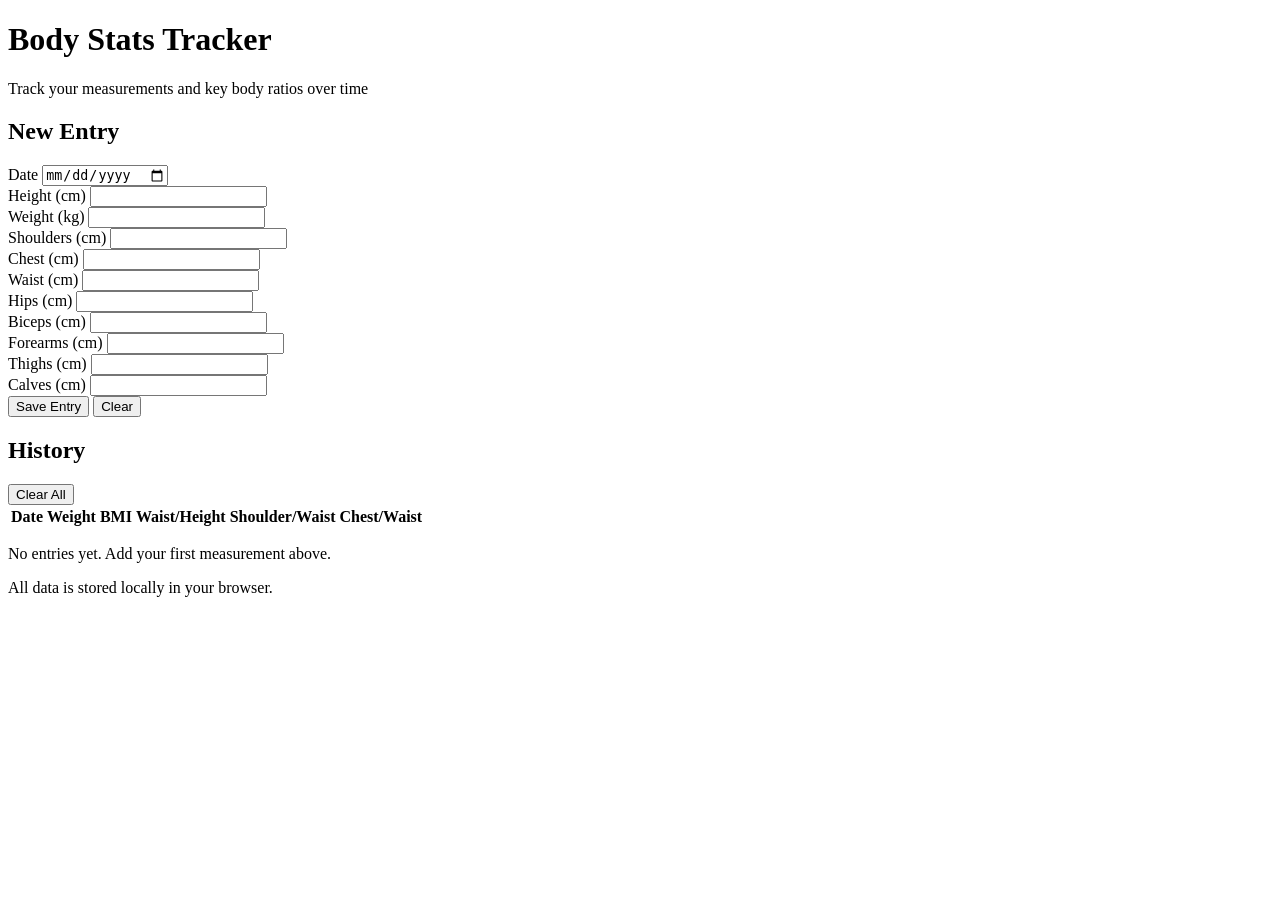
==== index.html @ 3d1dbfe7 "Add files via upload" ====
<!DOCTYPE html>
<html lang="en">
<head>
  <meta charset="UTF-8" />
  <meta name="viewport" content="width=device-width, initial-scale=1.0" />
  <title>Body Stats Tracker</title>
  <link rel="stylesheet" href="css/style.css" />
</head>
<body>
  <div class="container">
    <header>
      <h1>Body Stats Tracker</h1>
      <p class="subtitle">Track your measurements and key body ratios over time</p>
    </header>

    <main>
      <!-- Entry Form -->
      <section class="card">
        <h2>New Entry</h2>
        <form id="entry-form">
          <div class="form-grid">
            <div class="form-group">
              <label for="date">Date</label>
              <input type="date" id="date" name="date" required />
            </div>
            <div class="form-group">
              <label for="height">Height (cm)</label>
              <input type="number" id="height" name="height" step="0.1" min="0" required />
            </div>
            <div class="form-group">
              <label for="weight">Weight (kg)</label>
              <input type="number" id="weight" name="weight" step="0.1" min="0" required />
            </div>
            <div class="form-group">
              <label for="shoulders">Shoulders (cm)</label>
              <input type="number" id="shoulders" name="shoulders" step="0.1" min="0" />
            </div>
            <div class="form-group">
              <label for="chest">Chest (cm)</label>
              <input type="number" id="chest" name="chest" step="0.1" min="0" />
            </div>
            <div class="form-group">
              <label for="waist">Waist (cm)</label>
              <input type="number" id="waist" name="waist" step="0.1" min="0" required />
            </div>
            <div class="form-group">
              <label for="hips">Hips (cm)</label>
              <input type="number" id="hips" name="hips" step="0.1" min="0" />
            </div>
            <div class="form-group">
              <label for="biceps">Biceps (cm)</label>
              <input type="number" id="biceps" name="biceps" step="0.1" min="0" />
            </div>
            <div class="form-group">
              <label for="forearms">Forearms (cm)</label>
              <input type="number" id="forearms" name="forearms" step="0.1" min="0" />
            </div>
            <div class="form-group">
              <label for="thighs">Thighs (cm)</label>
              <input type="number" id="thighs" name="thighs" step="0.1" min="0" />
            </div>
            <div class="form-group">
              <label for="calves">Calves (cm)</label>
              <input type="number" id="calves" name="calves" step="0.1" min="0" />
            </div>
          </div>

          <div class="form-actions">
            <button type="submit" class="btn btn-primary">Save Entry</button>
            <button type="button" id="clear-form" class="btn btn-secondary">Clear</button>
          </div>
        </form>
      </section>

      <!-- Latest Results -->
      <section class="card" id="results-section" hidden>
        <h2>Latest Results</h2>
        <div class="results-grid" id="results-grid">
          <!-- Results injected by JS -->
        </div>
      </section>

      <!-- History -->
      <section class="card">
        <div class="card-header-row">
          <h2>History</h2>
          <button type="button" id="clear-history" class="btn btn-danger">Clear All</button>
        </div>
        <div class="table-wrapper">
          <table id="history-table">
            <thead>
              <tr>
                <th>Date</th>
                <th>Weight</th>
                <th>BMI</th>
                <th>Waist/Height</th>
                <th>Shoulder/Waist</th>
                <th>Chest/Waist</th>
                <th></th>
              </tr>
            </thead>
            <tbody id="history-body">
              <!-- Rows injected by JS -->
            </tbody>
          </table>
        </div>
        <p id="empty-message" class="empty-message">No entries yet. Add your first measurement above.</p>
      </section>
    </main>

    <footer>
      <p>All data is stored locally in your browser.</p>
    </footer>
  </div>

  <script src="js/script.js"></script>
</body>
</html>
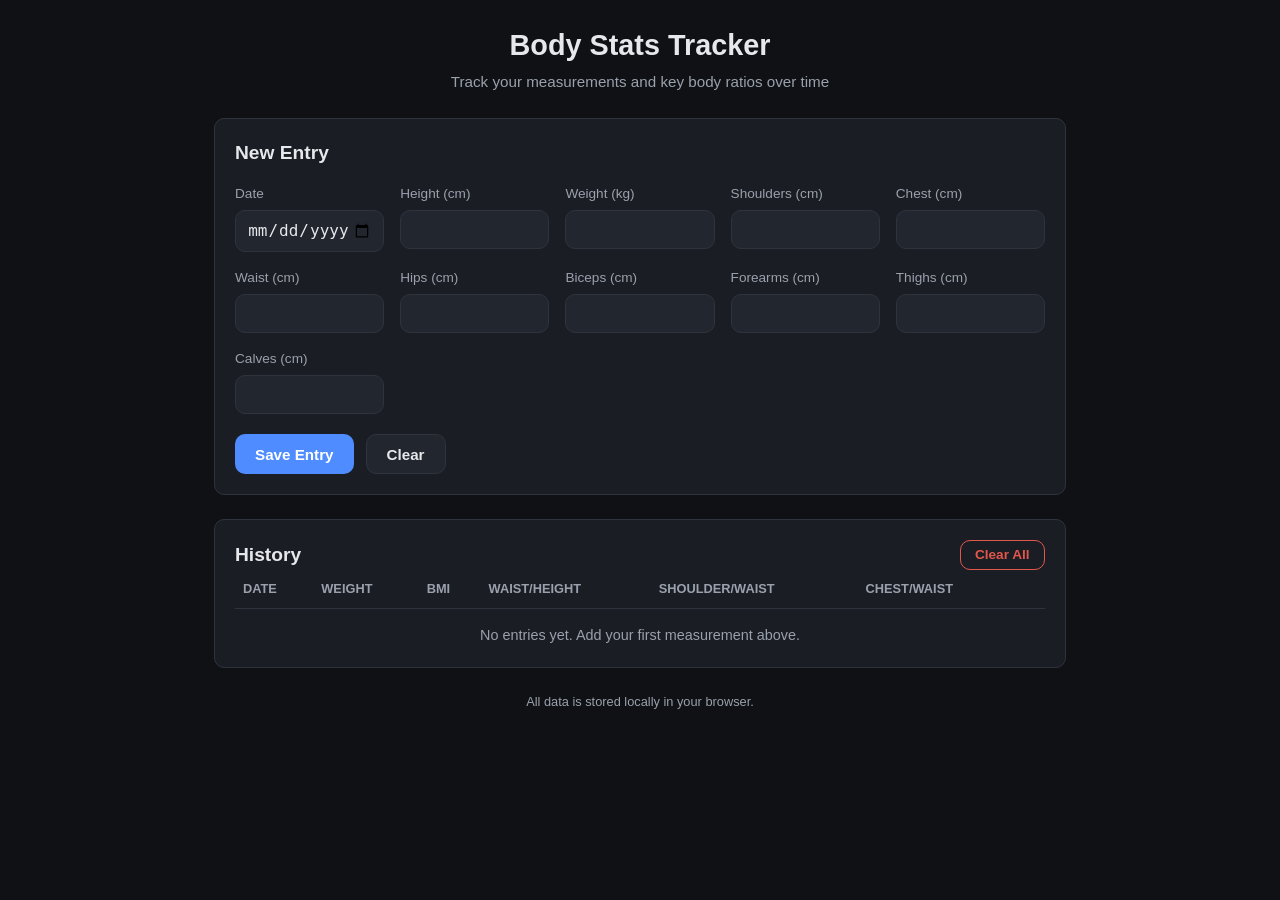
==== commit 6090fb0a: "Update index.html" ====
--- a/index.html
+++ b/index.html
@@ -4,7 +4,7 @@
   <meta charset="UTF-8" />
   <meta name="viewport" content="width=device-width, initial-scale=1.0" />
   <title>Body Stats Tracker</title>
-  <link rel="stylesheet" href="css/style.css" />
+  <link rel="stylesheet" href="style.css" />
 </head>
 <body>
   <div class="container">
--- a/style.css
+++ b/style.css
@@ -0,0 +1,264 @@
+:root {
+  --bg: #0f1115;
+  --surface: #1a1d24;
+  --surface-alt: #22262f;
+  --border: #2e333d;
+  --text: #e6e8eb;
+  --text-muted: #9aa1ac;
+  --accent: #4f8cff;
+  --accent-hover: #3b73e0;
+  --danger: #e2574c;
+  --danger-hover: #c8473d;
+  --radius: 10px;
+}
+
+* {
+  box-sizing: border-box;
+}
+
+body {
+  margin: 0;
+  font-family: -apple-system, BlinkMacSystemFont, "Segoe UI", Roboto, Helvetica, Arial, sans-serif;
+  background: var(--bg);
+  color: var(--text);
+  line-height: 1.5;
+}
+
+.container {
+  max-width: 900px;
+  margin: 0 auto;
+  padding: 1.5rem;
+}
+
+header {
+  text-align: center;
+  margin-bottom: 1.5rem;
+}
+
+header h1 {
+  margin: 0 0 0.25rem;
+  font-size: 1.8rem;
+}
+
+.subtitle {
+  color: var(--text-muted);
+  margin: 0;
+  font-size: 0.95rem;
+}
+
+.card {
+  background: var(--surface);
+  border: 1px solid var(--border);
+  border-radius: var(--radius);
+  padding: 1.25rem;
+  margin-bottom: 1.5rem;
+}
+
+.card h2 {
+  margin-top: 0;
+  margin-bottom: 1rem;
+  font-size: 1.2rem;
+}
+
+.card-header-row {
+  display: flex;
+  justify-content: space-between;
+  align-items: center;
+  flex-wrap: wrap;
+  gap: 0.5rem;
+}
+
+.card-header-row h2 {
+  margin-bottom: 0;
+}
+
+.form-grid {
+  display: grid;
+  grid-template-columns: repeat(auto-fit, minmax(140px, 1fr));
+  gap: 1rem;
+}
+
+.form-group {
+  display: flex;
+  flex-direction: column;
+  gap: 0.35rem;
+}
+
+.form-group label {
+  font-size: 0.85rem;
+  color: var(--text-muted);
+}
+
+.form-group input {
+  background: var(--surface-alt);
+  border: 1px solid var(--border);
+  border-radius: var(--radius);
+  padding: 0.6rem 0.7rem;
+  color: var(--text);
+  font-size: 1rem;
+  width: 100%;
+}
+
+.form-group input:focus {
+  outline: none;
+  border-color: var(--accent);
+}
+
+.form-actions {
+  display: flex;
+  gap: 0.75rem;
+  margin-top: 1.25rem;
+  flex-wrap: wrap;
+}
+
+.btn {
+  border: none;
+  border-radius: var(--radius);
+  padding: 0.65rem 1.25rem;
+  font-size: 0.95rem;
+  font-weight: 600;
+  cursor: pointer;
+  transition: background 0.15s ease;
+}
+
+.btn-primary {
+  background: var(--accent);
+  color: #fff;
+}
+
+.btn-primary:hover {
+  background: var(--accent-hover);
+}
+
+.btn-secondary {
+  background: var(--surface-alt);
+  color: var(--text);
+  border: 1px solid var(--border);
+}
+
+.btn-secondary:hover {
+  background: var(--border);
+}
+
+.btn-danger {
+  background: transparent;
+  color: var(--danger);
+  border: 1px solid var(--danger);
+  padding: 0.4rem 0.9rem;
+  font-size: 0.85rem;
+}
+
+.btn-danger:hover {
+  background: var(--danger);
+  color: #fff;
+}
+
+.btn-delete {
+  background: transparent;
+  color: var(--danger);
+  border: 1px solid var(--border);
+  border-radius: var(--radius);
+  padding: 0.3rem 0.6rem;
+  font-size: 0.8rem;
+  cursor: pointer;
+}
+
+.btn-delete:hover {
+  background: var(--danger);
+  color: #fff;
+  border-color: var(--danger);
+}
+
+.results-grid {
+  display: grid;
+  grid-template-columns: repeat(auto-fit, minmax(150px, 1fr));
+  gap: 1rem;
+}
+
+.result-item {
+  background: var(--surface-alt);
+  border: 1px solid var(--border);
+  border-radius: var(--radius);
+  padding: 0.9rem;
+  text-align: center;
+}
+
+.result-item .label {
+  display: block;
+  color: var(--text-muted);
+  font-size: 0.8rem;
+  margin-bottom: 0.35rem;
+}
+
+.result-item .value {
+  font-size: 1.4rem;
+  font-weight: 700;
+  color: var(--accent);
+}
+
+.result-item .note {
+  display: block;
+  margin-top: 0.25rem;
+  font-size: 0.75rem;
+  color: var(--text-muted);
+}
+
+.table-wrapper {
+  overflow-x: auto;
+}
+
+table {
+  width: 100%;
+  border-collapse: collapse;
+  font-size: 0.9rem;
+}
+
+th, td {
+  text-align: left;
+  padding: 0.6rem 0.5rem;
+  border-bottom: 1px solid var(--border);
+  white-space: nowrap;
+}
+
+th {
+  color: var(--text-muted);
+  font-weight: 600;
+  font-size: 0.8rem;
+  text-transform: uppercase;
+}
+
+.empty-message {
+  color: var(--text-muted);
+  text-align: center;
+  margin: 1rem 0 0;
+  font-size: 0.9rem;
+}
+
+footer {
+  text-align: center;
+  color: var(--text-muted);
+  font-size: 0.8rem;
+  margin-top: 1rem;
+}
+
+@media (max-width: 480px) {
+  .container {
+    padding: 1rem;
+  }
+
+  header h1 {
+    font-size: 1.5rem;
+  }
+
+  .card {
+    padding: 1rem;
+  }
+
+  .form-actions {
+    flex-direction: column;
+  }
+
+  .btn {
+    width: 100%;
+  }
+}
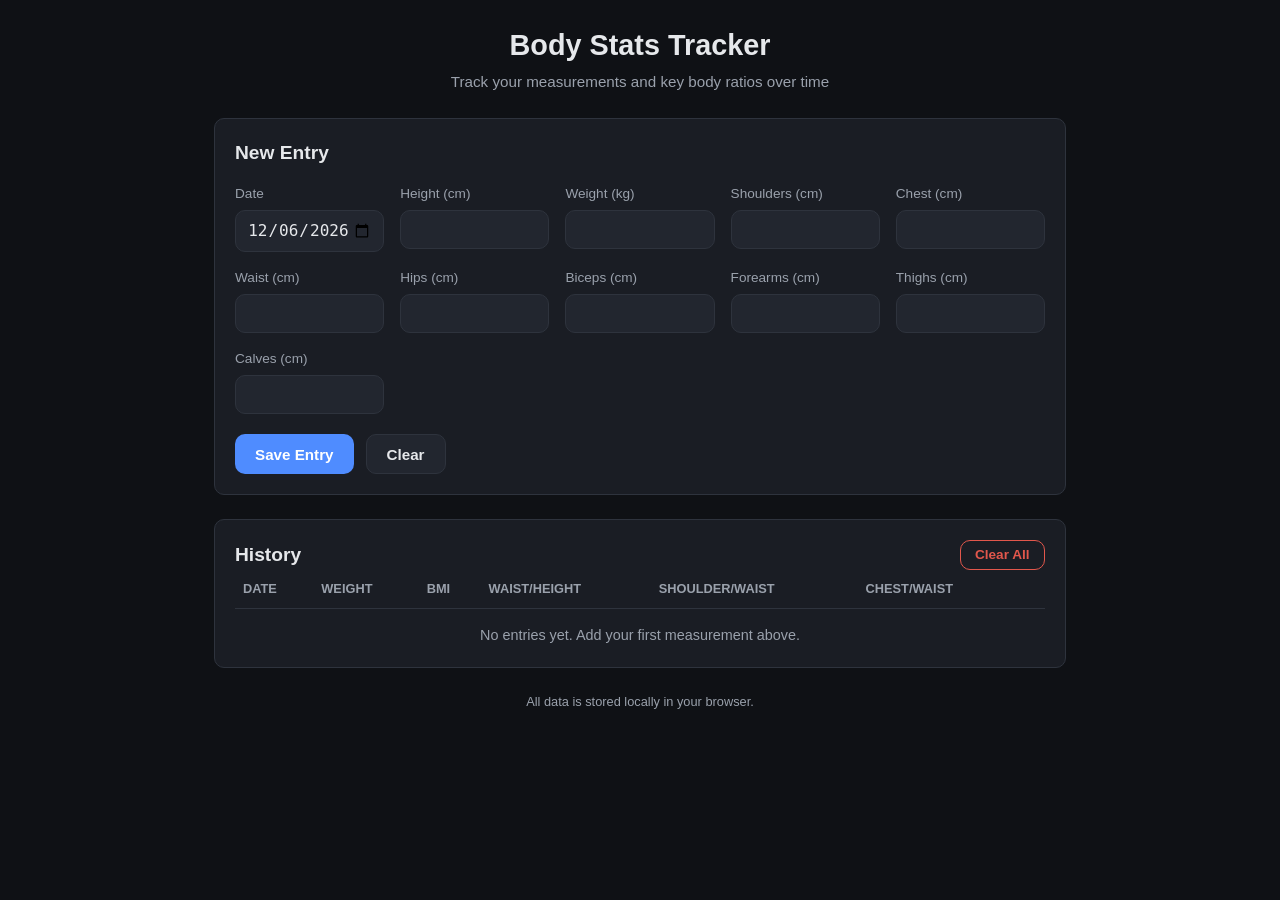
==== commit b224fffc: "Update index.html" ====
--- a/index.html
+++ b/index.html
@@ -113,6 +113,6 @@
     </footer>
   </div>
 
-  <script src="js/script.js"></script>
+  <script src="script.js"></script>
 </body>
 </html>
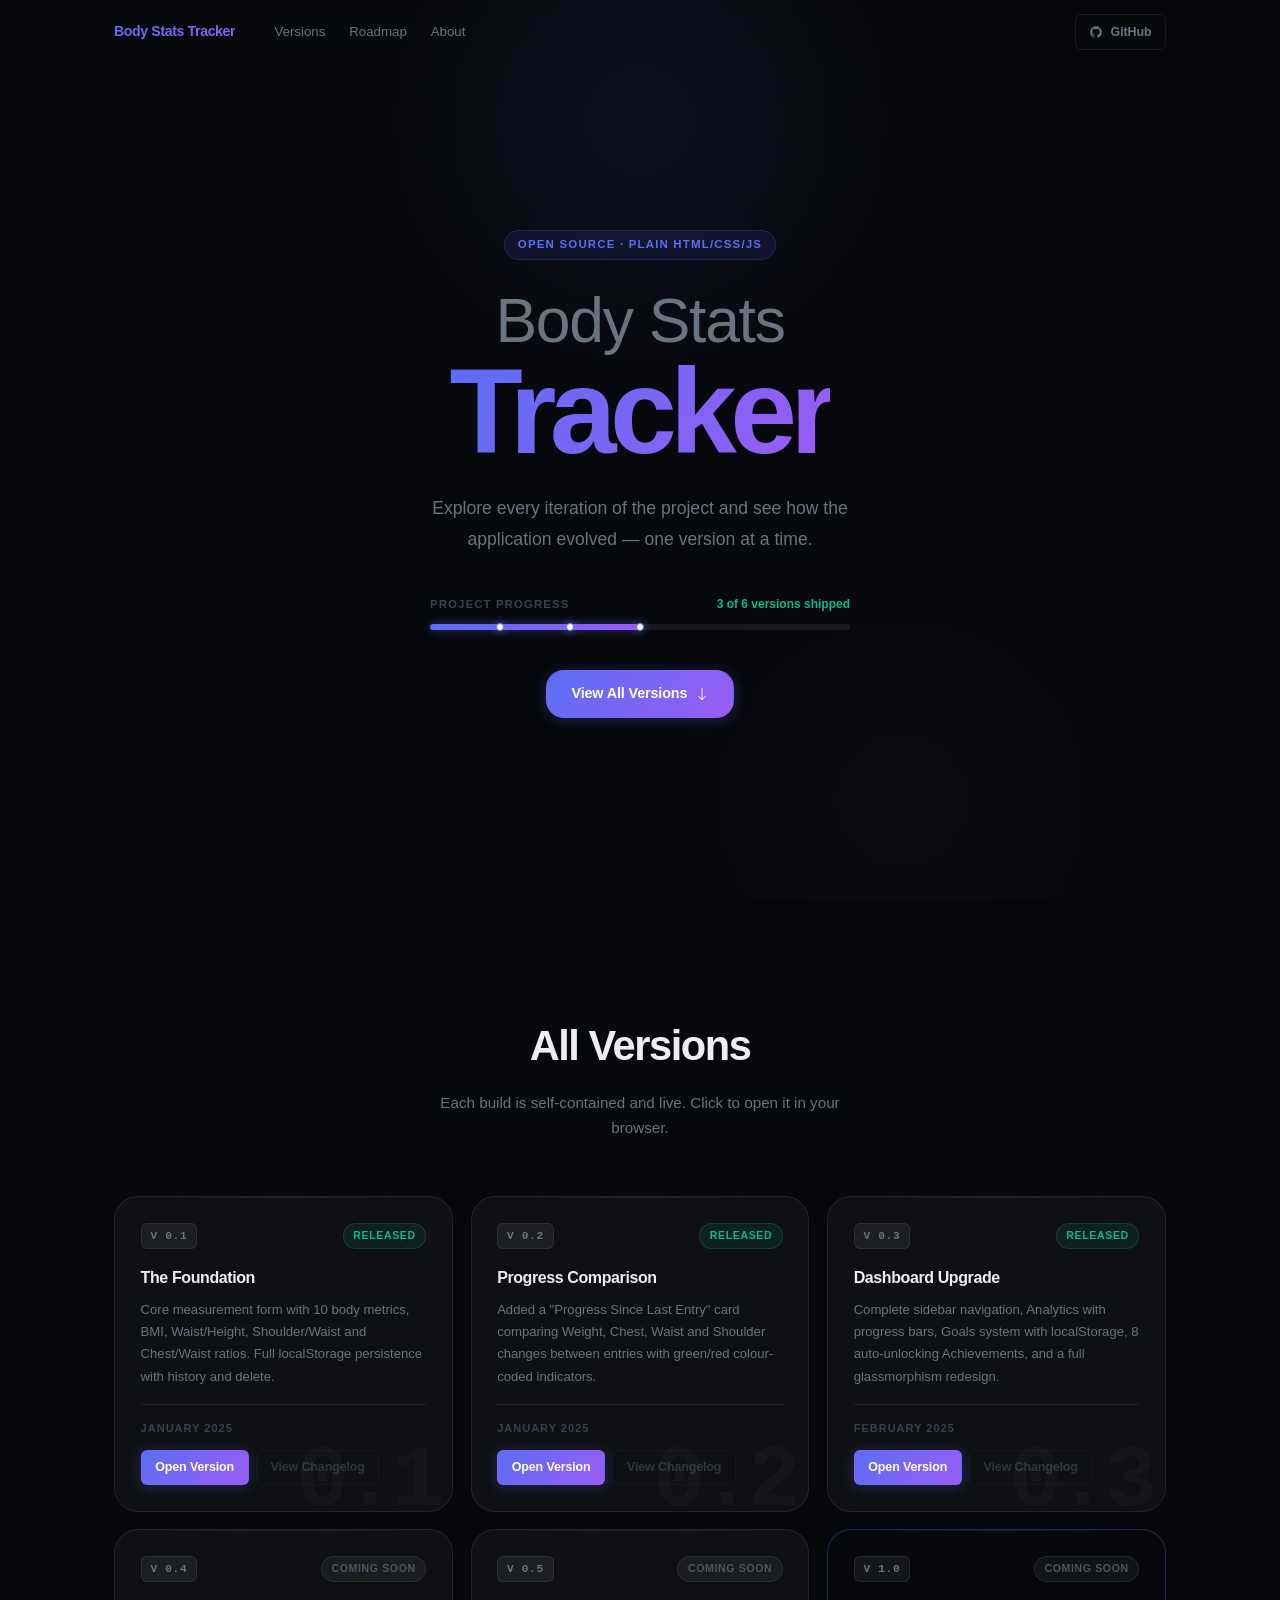
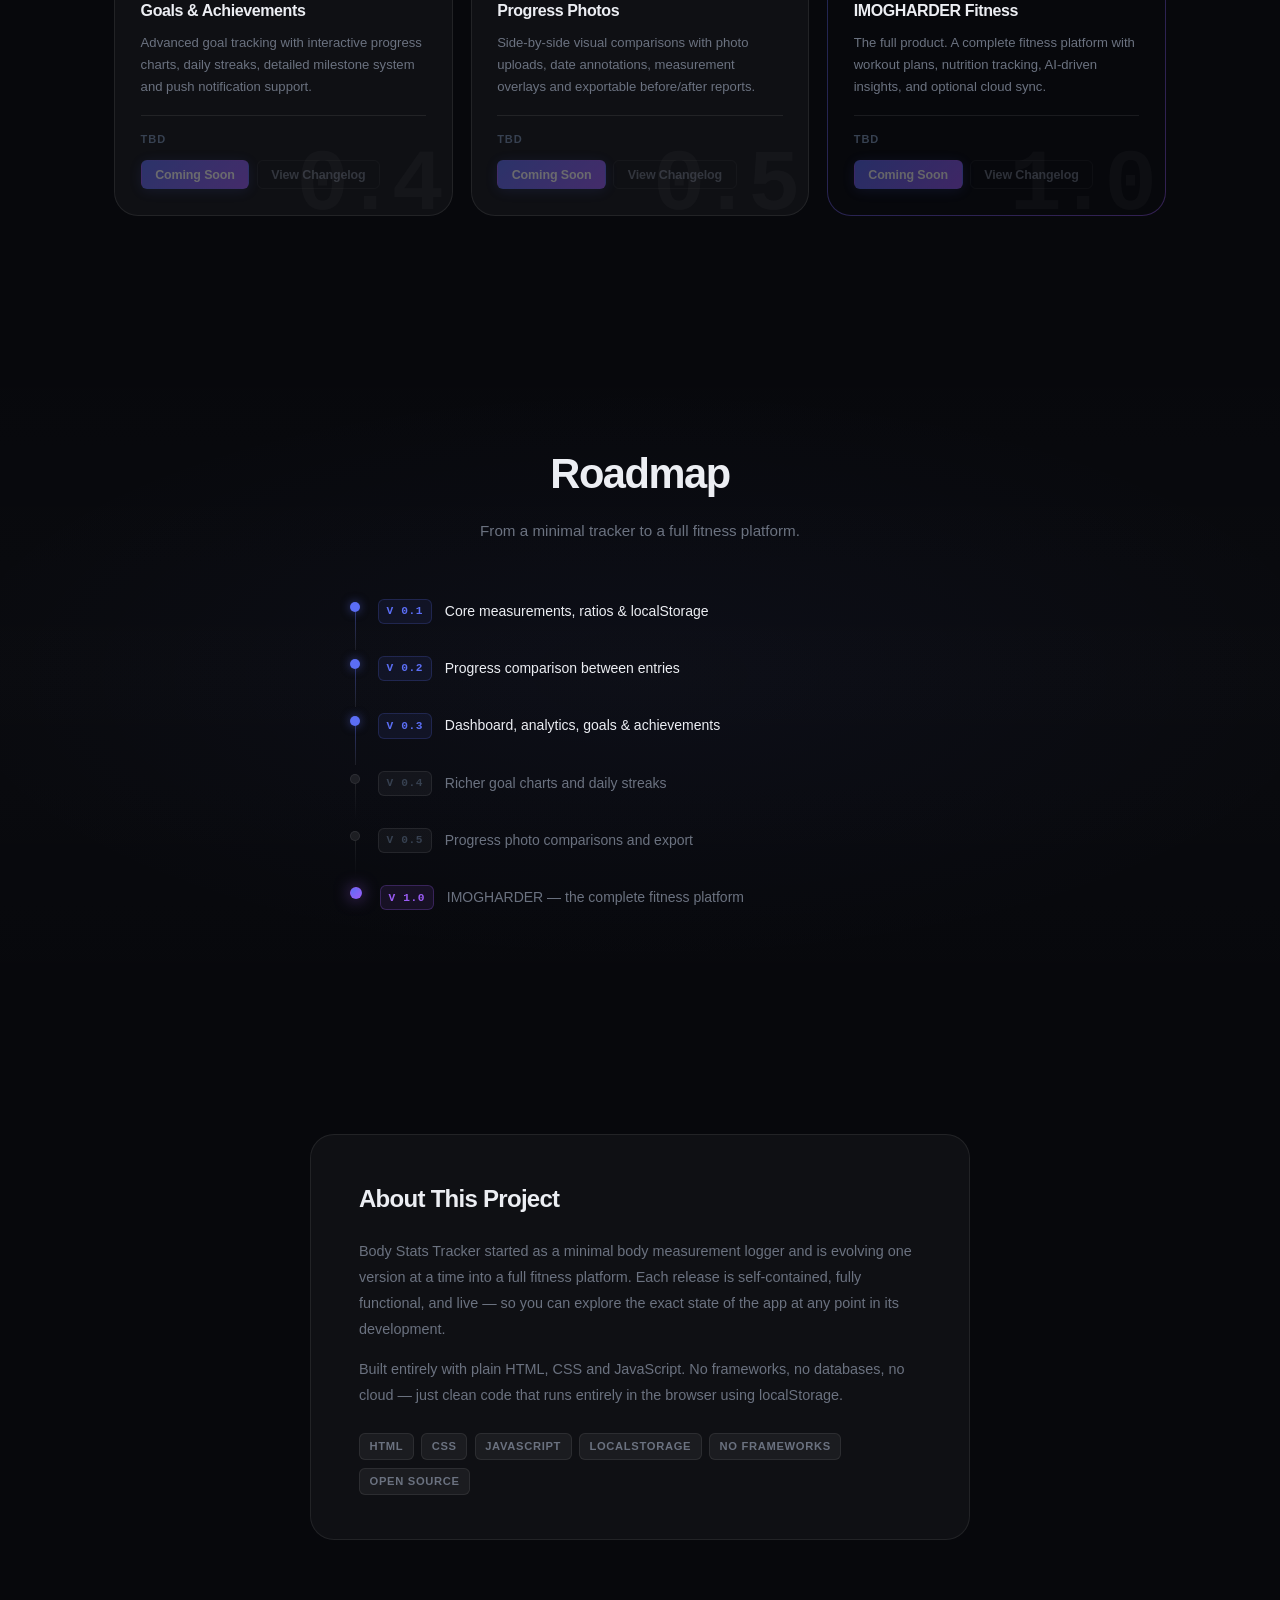
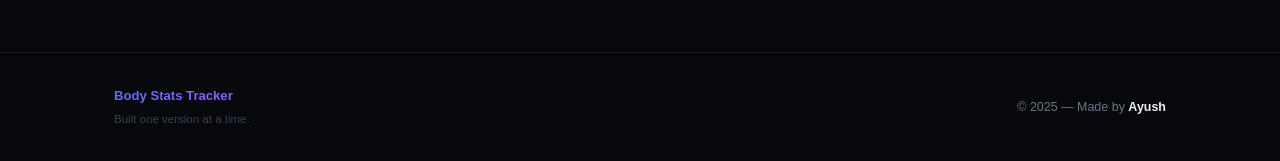
==== commit 517b4489: "Add files via upload" ====
--- a/index.html
+++ b/index.html
@@ -3,115 +3,438 @@
 <head>
   <meta charset="UTF-8" />
   <meta name="viewport" content="width=device-width, initial-scale=1.0" />
-  <title>Body Stats Tracker</title>
+  <meta name="description" content="Explore every version of Body Stats Tracker — from the initial prototype to the final V1.0 fitness platform." />
+  <title>Body Stats Tracker — All Versions</title>
   <link rel="stylesheet" href="style.css" />
 </head>
 <body>
-  <div class="container">
-    <header>
-      <h1>Body Stats Tracker</h1>
-      <p class="subtitle">Track your measurements and key body ratios over time</p>
-    </header>
-
-    <main>
-      <!-- Entry Form -->
-      <section class="card">
-        <h2>New Entry</h2>
-        <form id="entry-form">
-          <div class="form-grid">
-            <div class="form-group">
-              <label for="date">Date</label>
-              <input type="date" id="date" name="date" required />
-            </div>
-            <div class="form-group">
-              <label for="height">Height (cm)</label>
-              <input type="number" id="height" name="height" step="0.1" min="0" required />
-            </div>
-            <div class="form-group">
-              <label for="weight">Weight (kg)</label>
-              <input type="number" id="weight" name="weight" step="0.1" min="0" required />
-            </div>
-            <div class="form-group">
-              <label for="shoulders">Shoulders (cm)</label>
-              <input type="number" id="shoulders" name="shoulders" step="0.1" min="0" />
-            </div>
-            <div class="form-group">
-              <label for="chest">Chest (cm)</label>
-              <input type="number" id="chest" name="chest" step="0.1" min="0" />
-            </div>
-            <div class="form-group">
-              <label for="waist">Waist (cm)</label>
-              <input type="number" id="waist" name="waist" step="0.1" min="0" required />
-            </div>
-            <div class="form-group">
-              <label for="hips">Hips (cm)</label>
-              <input type="number" id="hips" name="hips" step="0.1" min="0" />
-            </div>
-            <div class="form-group">
-              <label for="biceps">Biceps (cm)</label>
-              <input type="number" id="biceps" name="biceps" step="0.1" min="0" />
-            </div>
-            <div class="form-group">
-              <label for="forearms">Forearms (cm)</label>
-              <input type="number" id="forearms" name="forearms" step="0.1" min="0" />
-            </div>
-            <div class="form-group">
-              <label for="thighs">Thighs (cm)</label>
-              <input type="number" id="thighs" name="thighs" step="0.1" min="0" />
-            </div>
-            <div class="form-group">
-              <label for="calves">Calves (cm)</label>
-              <input type="number" id="calves" name="calves" step="0.1" min="0" />
-            </div>
+
+  <!-- ═══════════════════════════════════════════
+       NAVIGATION
+  ════════════════════════════════════════════ -->
+  <header class="nav" id="nav" role="banner">
+    <div class="nav-inner">
+
+      <a href="#" class="nav-logo" aria-label="Body Stats Tracker home">
+        Body Stats Tracker
+      </a>
+
+      <!-- Desktop links -->
+      <nav class="nav-links" aria-label="Main navigation">
+        <a href="#versions">Versions</a>
+        <a href="#roadmap">Roadmap</a>
+        <a href="#about">About</a>
+      </nav>
+
+      <!-- GitHub — desktop -->
+      <div class="nav-actions">
+        <a
+          href="https://github.com"
+          class="btn btn-ghost btn-sm"
+          target="_blank"
+          rel="noopener noreferrer"
+          aria-label="View source on GitHub"
+        >
+          <svg width="14" height="14" viewBox="0 0 24 24" fill="currentColor" aria-hidden="true">
+            <path d="M12 2C6.48 2 2 6.58 2 12.26c0 4.54 2.87 8.39 6.84 9.75.5.09.68-.22.68-.49 0-.24-.01-.87-.01-1.71-2.78.62-3.37-1.38-3.37-1.38-.45-1.18-1.11-1.49-1.11-1.49-.91-.64.07-.63.07-.63 1.01.07 1.54 1.07 1.54 1.07.9 1.58 2.35 1.12 2.92.86.09-.67.35-1.12.64-1.38-2.22-.26-4.56-1.14-4.56-5.07 0-1.12.39-2.03 1.02-2.75-.1-.26-.44-1.3.1-2.71 0 0 .84-.27 2.75 1.05a9.38 9.38 0 0 1 2.5-.34c.85 0 1.7.11 2.5.34 1.91-1.32 2.75-1.05 2.75-1.05.54 1.41.2 2.45.1 2.71.63.72 1.02 1.63 1.02 2.75 0 3.94-2.34 4.81-4.57 5.06.36.32.68.94.68 1.9 0 1.38-.01 2.49-.01 2.82 0 .27.18.59.69.49C19.14 20.65 22 16.79 22 12.26 22 6.58 17.52 2 12 2Z"/>
+          </svg>
+          GitHub
+        </a>
+      </div>
+
+      <!-- Mobile hamburger -->
+      <button
+        class="hamburger"
+        id="hamburger"
+        aria-label="Open navigation menu"
+        aria-expanded="false"
+        aria-controls="mobile-menu"
+      >
+        <span></span>
+        <span></span>
+        <span></span>
+      </button>
+
+    </div>
+
+    <!-- Mobile menu -->
+    <div class="nav-mobile" id="mobile-menu" role="dialog" aria-label="Mobile navigation" hidden>
+      <nav>
+        <a href="#versions" class="mobile-link">Versions</a>
+        <a href="#roadmap" class="mobile-link">Roadmap</a>
+        <a href="#about" class="mobile-link">About</a>
+        <a href="https://github.com" class="mobile-link" target="_blank" rel="noopener noreferrer">GitHub ↗</a>
+      </nav>
+    </div>
+  </header>
+
+
+  <main>
+
+    <!-- ═══════════════════════════════════════════
+         HERO
+    ════════════════════════════════════════════ -->
+    <section class="hero" id="hero" aria-labelledby="hero-title">
+
+      <!-- Ambient background orbs -->
+      <div class="hero-orb hero-orb--a" aria-hidden="true"></div>
+      <div class="hero-orb hero-orb--b" aria-hidden="true"></div>
+
+      <div class="container">
+
+        <p class="hero-eyebrow">Open Source · Plain HTML/CSS/JS</p>
+
+        <h1 class="hero-title" id="hero-title">
+          <span class="hero-title-line hero-title-line--thin">Body Stats</span>
+          <span class="hero-title-line hero-title-line--bold">Tracker</span>
+        </h1>
+
+        <p class="hero-subtitle">
+          Explore every iteration of the project and see how the application
+          evolved — one version at a time.
+        </p>
+
+        <!-- Project progress bar (signature element) -->
+        <div class="hero-progress" aria-label="Project completion">
+          <div class="hero-progress-labels">
+            <span class="hero-progress-label">Project Progress</span>
+            <span class="hero-progress-fraction">3 of 6 versions shipped</span>
           </div>
-
-          <div class="form-actions">
-            <button type="submit" class="btn btn-primary">Save Entry</button>
-            <button type="button" id="clear-form" class="btn btn-secondary">Clear</button>
+          <div class="hero-progress-track" role="progressbar" aria-valuenow="50" aria-valuemin="0" aria-valuemax="100">
+            <div class="hero-progress-fill">
+              <!-- Live dots for each shipped version -->
+              <span class="progress-dot" aria-label="V0.1 shipped"></span>
+              <span class="progress-dot" aria-label="V0.2 shipped"></span>
+              <span class="progress-dot" aria-label="V0.3 shipped"></span>
+            </div>
           </div>
-        </form>
-      </section>
-
-      <!-- Latest Results -->
-      <section class="card" id="results-section" hidden>
-        <h2>Latest Results</h2>
-        <div class="results-grid" id="results-grid">
-          <!-- Results injected by JS -->
         </div>
-      </section>
-
-      <!-- History -->
-      <section class="card">
-        <div class="card-header-row">
-          <h2>History</h2>
-          <button type="button" id="clear-history" class="btn btn-danger">Clear All</button>
+
+        <a href="#versions" class="btn btn-primary btn-lg hero-cta">
+          View All Versions
+          <svg width="14" height="14" viewBox="0 0 16 16" fill="currentColor" aria-hidden="true">
+            <path fill-rule="evenodd" d="M8 1a.5.5 0 0 1 .5.5v11.793l3.146-3.147a.5.5 0 0 1 .708.708l-4 4a.5.5 0 0 1-.708 0l-4-4a.5.5 0 1 1 .708-.708L7.5 13.293V1.5A.5.5 0 0 1 8 1z"/>
+          </svg>
+        </a>
+
+      </div>
+    </section>
+
+
+    <!-- ═══════════════════════════════════════════
+         VERSIONS GRID
+    ════════════════════════════════════════════ -->
+    <section class="section" id="versions" aria-labelledby="versions-title">
+      <div class="container">
+
+        <header class="section-header">
+          <h2 class="section-title" id="versions-title">All Versions</h2>
+          <p class="section-sub">Each build is self-contained and live. Click to open it in your browser.</p>
+        </header>
+
+        <!--
+          ╔══════════════════════════════════════════╗
+          ║  VERSION CARD TEMPLATE                   ║
+          ║                                          ║
+          ║  To add a new version, duplicate one     ║
+          ║  <article> block below and update:       ║
+          ║                                          ║
+          ║  • data-status  → "released" |           ║
+          ║                   "coming-soon" |        ║
+          ║                   "beta"                 ║
+          ║  • data-version → "0.7" (watermark)      ║
+          ║  • .version-chip text                    ║
+          ║  • .status-badge text                    ║
+          ║  • .card-name text                       ║
+          ║  • .card-desc text                       ║
+          ║  • <time datetime> and .card-date text   ║
+          ║  • href on .btn-open (or use <button>)   ║
+          ║                                          ║
+          ║  No CSS changes needed.                  ║
+          ╚══════════════════════════════════════════╝
+        -->
+        <div class="versions-grid" id="versions-grid">
+
+          <!-- ── V 0.1 — Released ── -->
+          <article class="version-card" data-status="released" data-version="0.1">
+            <div class="card-top">
+              <span class="version-chip">V 0.1</span>
+              <span class="status-badge">Released</span>
+            </div>
+            <div class="card-body">
+              <h3 class="card-name">The Foundation</h3>
+              <p class="card-desc">
+                Core measurement form with 10 body metrics, BMI,
+                Waist/Height, Shoulder/Waist and Chest/Waist ratios.
+                Full localStorage persistence with history and delete.
+              </p>
+            </div>
+            <div class="card-footer">
+              <time class="card-date" datetime="2025-01">January 2025</time>
+              <div class="card-actions">
+                <a href="version1/" class="btn btn-primary btn-sm btn-open">Open Version</a>
+                <button class="btn btn-ghost btn-sm" disabled aria-disabled="true">View Changelog</button>
+              </div>
+            </div>
+          </article>
+
+          <!-- ── V 0.2 — Released ── -->
+          <article class="version-card" data-status="released" data-version="0.2">
+            <div class="card-top">
+              <span class="version-chip">V 0.2</span>
+              <span class="status-badge">Released</span>
+            </div>
+            <div class="card-body">
+              <h3 class="card-name">Progress Comparison</h3>
+              <p class="card-desc">
+                Added a "Progress Since Last Entry" card comparing
+                Weight, Chest, Waist and Shoulder changes between
+                entries with green/red colour-coded indicators.
+              </p>
+            </div>
+            <div class="card-footer">
+              <time class="card-date" datetime="2025-01">January 2025</time>
+              <div class="card-actions">
+                <a href="version2/" class="btn btn-primary btn-sm btn-open">Open Version</a>
+                <button class="btn btn-ghost btn-sm" disabled aria-disabled="true">View Changelog</button>
+              </div>
+            </div>
+          </article>
+
+          <!-- ── V 0.3 — Released ── -->
+          <article class="version-card" data-status="released" data-version="0.3">
+            <div class="card-top">
+              <span class="version-chip">V 0.3</span>
+              <span class="status-badge">Released</span>
+            </div>
+            <div class="card-body">
+              <h3 class="card-name">Dashboard Upgrade</h3>
+              <p class="card-desc">
+                Complete sidebar navigation, Analytics with progress bars,
+                Goals system with localStorage, 8 auto-unlocking
+                Achievements, and a full glassmorphism redesign.
+              </p>
+            </div>
+            <div class="card-footer">
+              <time class="card-date" datetime="2025-02">February 2025</time>
+              <div class="card-actions">
+                <a href="version3/" class="btn btn-primary btn-sm btn-open">Open Version</a>
+                <button class="btn btn-ghost btn-sm" disabled aria-disabled="true">View Changelog</button>
+              </div>
+            </div>
+          </article>
+
+          <!-- ── V 0.4 — Coming Soon ── -->
+          <article class="version-card" data-status="coming-soon" data-version="0.4">
+            <div class="card-top">
+              <span class="version-chip">V 0.4</span>
+              <span class="status-badge">Coming Soon</span>
+            </div>
+            <div class="card-body">
+              <h3 class="card-name">Goals &amp; Achievements</h3>
+              <p class="card-desc">
+                Advanced goal tracking with interactive progress charts,
+                daily streaks, detailed milestone system and
+                push notification support.
+              </p>
+            </div>
+            <div class="card-footer">
+              <time class="card-date">TBD</time>
+              <div class="card-actions">
+                <button class="btn btn-primary btn-sm btn-open" disabled aria-disabled="true">Coming Soon</button>
+                <button class="btn btn-ghost btn-sm" disabled aria-disabled="true">View Changelog</button>
+              </div>
+            </div>
+          </article>
+
+          <!-- ── V 0.5 — Coming Soon ── -->
+          <article class="version-card" data-status="coming-soon" data-version="0.5">
+            <div class="card-top">
+              <span class="version-chip">V 0.5</span>
+              <span class="status-badge">Coming Soon</span>
+            </div>
+            <div class="card-body">
+              <h3 class="card-name">Progress Photos</h3>
+              <p class="card-desc">
+                Side-by-side visual comparisons with photo uploads,
+                date annotations, measurement overlays and
+                exportable before/after reports.
+              </p>
+            </div>
+            <div class="card-footer">
+              <time class="card-date">TBD</time>
+              <div class="card-actions">
+                <button class="btn btn-primary btn-sm btn-open" disabled aria-disabled="true">Coming Soon</button>
+                <button class="btn btn-ghost btn-sm" disabled aria-disabled="true">View Changelog</button>
+              </div>
+            </div>
+          </article>
+
+          <!-- ── V 1.0 — Coming Soon (flagship) ── -->
+          <article class="version-card version-card--flagship" data-status="coming-soon" data-version="1.0">
+            <div class="card-top">
+              <span class="version-chip">V 1.0</span>
+              <span class="status-badge">Coming Soon</span>
+            </div>
+            <div class="card-body">
+              <h3 class="card-name">IMOGHARDER Fitness</h3>
+              <p class="card-desc">
+                The full product. A complete fitness platform with workout
+                plans, nutrition tracking, AI-driven insights,
+                and optional cloud sync.
+              </p>
+            </div>
+            <div class="card-footer">
+              <time class="card-date">TBD</time>
+              <div class="card-actions">
+                <button class="btn btn-primary btn-sm btn-open" disabled aria-disabled="true">Coming Soon</button>
+                <button class="btn btn-ghost btn-sm" disabled aria-disabled="true">View Changelog</button>
+              </div>
+            </div>
+          </article>
+
+        </div><!-- /.versions-grid -->
+      </div>
+    </section>
+
+
+    <!-- ═══════════════════════════════════════════
+         ROADMAP
+    ════════════════════════════════════════════ -->
+    <section class="section section--alt" id="roadmap" aria-labelledby="roadmap-title">
+      <div class="container">
+
+        <header class="section-header">
+          <h2 class="section-title" id="roadmap-title">Roadmap</h2>
+          <p class="section-sub">From a minimal tracker to a full fitness platform.</p>
+        </header>
+
+        <ol class="roadmap" aria-label="Version roadmap">
+
+          <li class="roadmap-step" data-done="true">
+            <div class="roadmap-indicator" aria-hidden="true">
+              <div class="roadmap-dot"></div>
+              <div class="roadmap-line"></div>
+            </div>
+            <div class="roadmap-content">
+              <span class="roadmap-ver">V 0.1</span>
+              <span class="roadmap-desc">Core measurements, ratios &amp; localStorage</span>
+            </div>
+          </li>
+
+          <li class="roadmap-step" data-done="true">
+            <div class="roadmap-indicator" aria-hidden="true">
+              <div class="roadmap-dot"></div>
+              <div class="roadmap-line"></div>
+            </div>
+            <div class="roadmap-content">
+              <span class="roadmap-ver">V 0.2</span>
+              <span class="roadmap-desc">Progress comparison between entries</span>
+            </div>
+          </li>
+
+          <li class="roadmap-step" data-done="true">
+            <div class="roadmap-indicator" aria-hidden="true">
+              <div class="roadmap-dot"></div>
+              <div class="roadmap-line"></div>
+            </div>
+            <div class="roadmap-content">
+              <span class="roadmap-ver">V 0.3</span>
+              <span class="roadmap-desc">Dashboard, analytics, goals &amp; achievements</span>
+            </div>
+          </li>
+
+          <li class="roadmap-step">
+            <div class="roadmap-indicator" aria-hidden="true">
+              <div class="roadmap-dot"></div>
+              <div class="roadmap-line"></div>
+            </div>
+            <div class="roadmap-content">
+              <span class="roadmap-ver">V 0.4</span>
+              <span class="roadmap-desc">Richer goal charts and daily streaks</span>
+            </div>
+          </li>
+
+          <li class="roadmap-step">
+            <div class="roadmap-indicator" aria-hidden="true">
+              <div class="roadmap-dot"></div>
+              <div class="roadmap-line"></div>
+            </div>
+            <div class="roadmap-content">
+              <span class="roadmap-ver">V 0.5</span>
+              <span class="roadmap-desc">Progress photo comparisons and export</span>
+            </div>
+          </li>
+
+          <li class="roadmap-step roadmap-step--last">
+            <div class="roadmap-indicator" aria-hidden="true">
+              <div class="roadmap-dot roadmap-dot--final"></div>
+            </div>
+            <div class="roadmap-content">
+              <span class="roadmap-ver roadmap-ver--final">V 1.0</span>
+              <span class="roadmap-desc">IMOGHARDER — the complete fitness platform</span>
+            </div>
+          </li>
+
+        </ol>
+      </div>
+    </section>
+
+
+    <!-- ═══════════════════════════════════════════
+         ABOUT
+    ════════════════════════════════════════════ -->
+    <section class="section" id="about" aria-labelledby="about-title">
+      <div class="container">
+        <div class="about-card">
+
+          <h2 class="about-title" id="about-title">About This Project</h2>
+
+          <p class="about-text">
+            Body Stats Tracker started as a minimal body measurement logger and is
+            evolving one version at a time into a full fitness platform. Each release
+            is self-contained, fully functional, and live — so you can explore the
+            exact state of the app at any point in its development.
+          </p>
+
+          <p class="about-text">
+            Built entirely with plain HTML, CSS and JavaScript.
+            No frameworks, no databases, no cloud — just clean code that runs
+            entirely in the browser using localStorage.
+          </p>
+
+          <div class="about-chips" aria-label="Technologies used">
+            <span class="chip">HTML</span>
+            <span class="chip">CSS</span>
+            <span class="chip">JavaScript</span>
+            <span class="chip">localStorage</span>
+            <span class="chip">No Frameworks</span>
+            <span class="chip">Open Source</span>
+          </div>
+
         </div>
-        <div class="table-wrapper">
-          <table id="history-table">
-            <thead>
-              <tr>
-                <th>Date</th>
-                <th>Weight</th>
-                <th>BMI</th>
-                <th>Waist/Height</th>
-                <th>Shoulder/Waist</th>
-                <th>Chest/Waist</th>
-                <th></th>
-              </tr>
-            </thead>
-            <tbody id="history-body">
-              <!-- Rows injected by JS -->
-            </tbody>
-          </table>
-        </div>
-        <p id="empty-message" class="empty-message">No entries yet. Add your first measurement above.</p>
-      </section>
-    </main>
-
-    <footer>
-      <p>All data is stored locally in your browser.</p>
-    </footer>
-  </div>
+      </div>
+    </section>
+
+  </main><!-- /main -->
+
+
+  <!-- ═══════════════════════════════════════════
+       FOOTER
+  ════════════════════════════════════════════ -->
+  <footer class="footer" role="contentinfo">
+    <div class="container footer-inner">
+      <div class="footer-left">
+        <span class="footer-brand">Body Stats Tracker</span>
+        <span class="footer-tagline">Built one version at a time.</span>
+      </div>
+      <div class="footer-right">
+        <p class="footer-copy">
+          &copy; 2025 &mdash; Made by <strong>Ayush</strong>
+        </p>
+      </div>
+    </div>
+  </footer>
 
   <script src="script.js"></script>
 </body>
--- a/style.css
+++ b/style.css
@@ -1,264 +1,1066 @@
+/* ================================================================
+   Body Stats Tracker — Landing Page
+   style.css  |  Pure CSS, no frameworks, no external fonts
+
+   Design tokens → base → nav → hero → versions → roadmap →
+   about → footer → animations → responsive
+   ================================================================ */
+
+
+/* ──────────────────────────────────────────────────────────────
+   1. DESIGN TOKENS
+   ────────────────────────────────────────────────────────────── */
 :root {
-  --bg: #0f1115;
-  --surface: #1a1d24;
-  --surface-alt: #22262f;
-  --border: #2e333d;
-  --text: #e6e8eb;
-  --text-muted: #9aa1ac;
-  --accent: #4f8cff;
-  --accent-hover: #3b73e0;
-  --danger: #e2574c;
-  --danger-hover: #c8473d;
-  --radius: 10px;
-}
-
-* {
+  /* Backgrounds */
+  --color-bg:           #07080c;
+  --color-surface:      rgba(255, 255, 255, 0.035);
+  --color-surface-hover:rgba(255, 255, 255, 0.065);
+
+  /* Borders */
+  --color-border:       rgba(255, 255, 255, 0.08);
+  --color-border-hover: rgba(255, 255, 255, 0.18);
+
+  /* Text */
+  --color-text:         #eceef3;
+  --color-text-muted:   #6b7280;
+  --color-text-dim:     #374151;
+
+  /* Accents */
+  --color-accent:       #5b6ef5;   /* indigo */
+  --color-accent-2:     #9b5cf6;   /* violet */
+  --color-green:        #10b981;   /* released status */
+  --color-amber:        #f59e0b;   /* beta status */
+
+  /* Gradients */
+  --grad-primary: linear-gradient(135deg, #5b6ef5 0%, #9b5cf6 100%);
+  --grad-green:   linear-gradient(135deg, #10b981 0%, #059669 100%);
+
+  /* Glow helpers */
+  --glow-accent: rgba(91, 110, 245, 0.22);
+
+  /* Radius */
+  --r-sm:  6px;
+  --r-md:  12px;
+  --r-lg:  18px;
+  --r-xl:  24px;
+
+  /* Spacing */
+  --nav-h:       64px;
+  --max-w:       1100px;
+  --section-gap: 7rem;
+
+  /* Typography */
+  --font-sans: -apple-system, BlinkMacSystemFont, "SF Pro Display",
+               "Segoe UI", Helvetica, Arial, sans-serif;
+  --font-mono: "SF Mono", "Fira Code", "Cascadia Code", "Courier New", monospace;
+}
+
+
+/* ──────────────────────────────────────────────────────────────
+   2. BASE RESET
+   ────────────────────────────────────────────────────────────── */
+*,
+*::before,
+*::after {
   box-sizing: border-box;
+  margin: 0;
+  padding: 0;
+}
+
+html {
+  scroll-behavior: smooth;
 }
 
 body {
-  margin: 0;
-  font-family: -apple-system, BlinkMacSystemFont, "Segoe UI", Roboto, Helvetica, Arial, sans-serif;
-  background: var(--bg);
-  color: var(--text);
-  line-height: 1.5;
-}
-
+  font-family: var(--font-sans);
+  background: var(--color-bg);
+  color: var(--color-text);
+  line-height: 1.65;
+  min-height: 100vh;
+  overflow-x: hidden;
+  -webkit-font-smoothing: antialiased;
+  -moz-osx-font-smoothing: grayscale;
+}
+
+a { color: inherit; text-decoration: none; }
+button { font-family: var(--font-sans); }
+
+/* Focus visible — accessibility */
+:focus-visible {
+  outline: 2px solid var(--color-accent);
+  outline-offset: 3px;
+}
+
+/* Reduced motion */
+@media (prefers-reduced-motion: reduce) {
+  *, *::before, *::after {
+    animation-duration: 0.01ms !important;
+    transition-duration: 0.01ms !important;
+  }
+}
+
+
+/* ──────────────────────────────────────────────────────────────
+   3. LAYOUT UTILITIES
+   ────────────────────────────────────────────────────────────── */
 .container {
-  max-width: 900px;
+  width: 100%;
+  max-width: var(--max-w);
   margin: 0 auto;
-  padding: 1.5rem;
-}
-
-header {
+  padding: 0 1.5rem;
+}
+
+/* Section defaults */
+.section {
+  padding: var(--section-gap) 0;
+}
+
+/* Alternate section background */
+.section--alt {
+  background:
+    radial-gradient(ellipse 80% 60% at 50% 50%,
+      rgba(91, 110, 245, 0.04) 0%,
+      transparent 70%),
+    linear-gradient(to bottom, transparent, rgba(255,255,255,0.01), transparent);
+}
+
+.section-header {
   text-align: center;
-  margin-bottom: 1.5rem;
-}
-
-header h1 {
-  margin: 0 0 0.25rem;
-  font-size: 1.8rem;
-}
-
-.subtitle {
-  color: var(--text-muted);
-  margin: 0;
+  margin-bottom: 3.5rem;
+}
+
+.section-title {
+  font-size: clamp(1.75rem, 4vw, 2.6rem);
+  font-weight: 800;
+  letter-spacing: -0.035em;
+  margin-bottom: 0.6rem;
+}
+
+.section-sub {
   font-size: 0.95rem;
-}
-
-.card {
-  background: var(--surface);
-  border: 1px solid var(--border);
-  border-radius: var(--radius);
-  padding: 1.25rem;
-  margin-bottom: 1.5rem;
-}
-
-.card h2 {
-  margin-top: 0;
-  margin-bottom: 1rem;
-  font-size: 1.2rem;
-}
-
-.card-header-row {
+  color: var(--color-text-muted);
+  max-width: 420px;
+  margin: 0 auto;
+}
+
+
+/* ──────────────────────────────────────────────────────────────
+   4. BUTTONS
+   ────────────────────────────────────────────────────────────── */
+.btn {
+  display: inline-flex;
+  align-items: center;
+  justify-content: center;
+  gap: 0.45rem;
+  font-family: var(--font-sans);
+  font-weight: 600;
+  letter-spacing: -0.01em;
+  border: 1px solid transparent;
+  border-radius: var(--r-md);
+  cursor: pointer;
+  transition:
+    opacity      0.18s ease,
+    transform    0.18s ease,
+    box-shadow   0.18s ease,
+    background   0.18s ease,
+    border-color 0.18s ease;
+  white-space: nowrap;
+  text-decoration: none;
+}
+
+/* Sizes */
+.btn-lg {
+  font-size: 0.9rem;
+  padding: 0.7rem 1.5rem;
+  border-radius: var(--r-lg);
+}
+
+.btn-sm {
+  font-size: 0.78rem;
+  padding: 0.4rem 0.85rem;
+  border-radius: var(--r-sm);
+}
+
+/* Primary — gradient fill */
+.btn-primary {
+  background: var(--grad-primary);
+  color: #fff;
+  box-shadow: 0 2px 14px rgba(91, 110, 245, 0.28);
+}
+
+.btn-primary:not([disabled]):not([aria-disabled="true"]):hover {
+  opacity: 0.88;
+  transform: translateY(-1px);
+  box-shadow: 0 6px 26px rgba(91, 110, 245, 0.44);
+}
+
+/* Ghost — outlined */
+.btn-ghost {
+  background: transparent;
+  color: var(--color-text-muted);
+  border-color: var(--color-border);
+}
+
+.btn-ghost:not([disabled]):not([aria-disabled="true"]):hover {
+  background: var(--color-surface-hover);
+  border-color: var(--color-border-hover);
+  color: var(--color-text);
+}
+
+/* Disabled state */
+.btn[disabled],
+.btn[aria-disabled="true"] {
+  opacity: 0.38;
+  cursor: not-allowed;
+  pointer-events: none;
+}
+
+
+/* ──────────────────────────────────────────────────────────────
+   5. NAVIGATION
+   ────────────────────────────────────────────────────────────── */
+.nav {
+  position: fixed;
+  inset-block-start: 0;
+  inset-inline: 0;
+  z-index: 900;
+  height: var(--nav-h);
+  /* Starts transparent; JS adds .nav--scrolled */
+  border-bottom: 1px solid transparent;
+  transition:
+    background     0.3s ease,
+    border-color   0.3s ease,
+    backdrop-filter 0.3s ease;
+}
+
+.nav--scrolled {
+  background: rgba(7, 8, 12, 0.82);
+  backdrop-filter: blur(18px);
+  -webkit-backdrop-filter: blur(18px);
+  border-color: var(--color-border);
+}
+
+.nav-inner {
+  display: flex;
+  align-items: center;
+  height: var(--nav-h);
+  max-width: var(--max-w);
+  margin: 0 auto;
+  padding: 0 1.5rem;
+  gap: 1.75rem;
+}
+
+.nav-logo {
+  font-size: 0.88rem;
+  font-weight: 700;
+  letter-spacing: -0.025em;
+  background: var(--grad-primary);
+  -webkit-background-clip: text;
+  -webkit-text-fill-color: transparent;
+  background-clip: text;
+  flex-shrink: 0;
+}
+
+.nav-links {
+  display: flex;
+  align-items: center;
+  gap: 0.1rem;
+  flex: 1;
+}
+
+.nav-links a {
+  font-size: 0.83rem;
+  font-weight: 500;
+  color: var(--color-text-muted);
+  padding: 0.38rem 0.7rem;
+  border-radius: var(--r-sm);
+  transition: color 0.15s, background 0.15s;
+}
+
+.nav-links a:hover,
+.nav-links a.active {
+  color: var(--color-text);
+  background: var(--color-surface-hover);
+}
+
+.nav-actions { margin-left: auto; }
+
+/* Hamburger — mobile only */
+.hamburger {
+  display: none;
+  flex-direction: column;
+  justify-content: center;
+  gap: 5px;
+  background: none;
+  border: none;
+  cursor: pointer;
+  padding: 6px;
+  margin-left: auto;
+  border-radius: var(--r-sm);
+  transition: background 0.15s;
+}
+
+.hamburger:hover { background: var(--color-surface); }
+
+.hamburger span {
+  display: block;
+  width: 20px;
+  height: 1.5px;
+  background: var(--color-text-muted);
+  border-radius: 2px;
+  transition: transform 0.25s, opacity 0.25s;
+}
+
+/* Hamburger × animation when open */
+.hamburger[aria-expanded="true"] span:nth-child(1) {
+  transform: translateY(6.5px) rotate(45deg);
+}
+.hamburger[aria-expanded="true"] span:nth-child(2) {
+  opacity: 0;
+  transform: scaleX(0);
+}
+.hamburger[aria-expanded="true"] span:nth-child(3) {
+  transform: translateY(-6.5px) rotate(-45deg);
+}
+
+/* Mobile dropdown */
+.nav-mobile {
+  background: rgba(7, 8, 12, 0.97);
+  backdrop-filter: blur(20px);
+  -webkit-backdrop-filter: blur(20px);
+  border-bottom: 1px solid var(--color-border);
+  padding: 0.75rem 1.5rem 1.25rem;
+}
+
+.nav-mobile nav {
+  display: flex;
+  flex-direction: column;
+}
+
+.mobile-link {
+  font-size: 0.9rem;
+  color: var(--color-text-muted);
+  padding: 0.65rem 0;
+  border-bottom: 1px solid var(--color-border);
+  transition: color 0.15s;
+}
+
+.mobile-link:last-child { border-bottom: none; }
+.mobile-link:hover { color: var(--color-text); }
+
+
+/* ──────────────────────────────────────────────────────────────
+   6. HERO
+   ────────────────────────────────────────────────────────────── */
+.hero {
+  position: relative;
+  min-height: 100svh;
+  display: flex;
+  align-items: center;
+  padding: calc(var(--nav-h) + 5rem) 0 6rem;
+  overflow: hidden;
+  text-align: center;
+}
+
+/* Ambient radial orbs */
+.hero-orb {
+  position: absolute;
+  border-radius: 50%;
+  pointer-events: none;
+  filter: blur(80px);
+  opacity: 0.55;
+}
+
+.hero-orb--a {
+  width: 640px;
+  height: 480px;
+  top: -120px;
+  left: 50%;
+  transform: translateX(-50%);
+  background: radial-gradient(circle, rgba(91,110,245,0.2) 0%, transparent 70%);
+}
+
+.hero-orb--b {
+  width: 500px;
+  height: 360px;
+  bottom: -80px;
+  right: 10%;
+  background: radial-gradient(circle, rgba(155,92,246,0.12) 0%, transparent 70%);
+}
+
+.hero .container {
+  position: relative;
+  z-index: 1;
+  display: flex;
+  flex-direction: column;
+  align-items: center;
+}
+
+/* Eyebrow pill */
+.hero-eyebrow {
+  display: inline-flex;
+  align-items: center;
+  gap: 0.5rem;
+  font-size: 0.72rem;
+  font-weight: 700;
+  text-transform: uppercase;
+  letter-spacing: 0.1em;
+  color: var(--color-accent);
+  background: rgba(91, 110, 245, 0.1);
+  border: 1px solid rgba(91, 110, 245, 0.2);
+  padding: 0.28rem 0.8rem;
+  border-radius: 999px;
+  margin-bottom: 2rem;
+
+  opacity: 0;
+  transform: translateY(16px);
+  animation: fadeUp 0.55s cubic-bezier(0.22, 1, 0.36, 1) 0.1s forwards;
+}
+
+/* Title — two-line typographic contrast */
+.hero-title {
+  font-size: clamp(3.2rem, 10vw, 7.5rem);
+  font-weight: 900;
+  letter-spacing: -0.055em;
+  line-height: 0.93;
+  margin-bottom: 1.6rem;
+
+  opacity: 0;
+  transform: translateY(20px);
+  animation: fadeUp 0.6s cubic-bezier(0.22, 1, 0.36, 1) 0.2s forwards;
+}
+
+.hero-title-line { display: block; }
+
+/* "Body Stats" — thinner, muted */
+.hero-title-line--thin {
+  font-weight: 300;
+  color: var(--color-text-muted);
+  font-size: 0.52em; /* smaller relative to the bold line */
+  letter-spacing: -0.02em;
+  margin-bottom: 0.1em;
+}
+
+/* "Tracker" — massive, gradient */
+.hero-title-line--bold {
+  background: var(--grad-primary);
+  -webkit-background-clip: text;
+  -webkit-text-fill-color: transparent;
+  background-clip: text;
+}
+
+.hero-subtitle {
+  font-size: clamp(0.95rem, 2vw, 1.1rem);
+  color: var(--color-text-muted);
+  max-width: 500px;
+  line-height: 1.75;
+  margin-bottom: 2.5rem;
+
+  opacity: 0;
+  transform: translateY(16px);
+  animation: fadeUp 0.55s cubic-bezier(0.22, 1, 0.36, 1) 0.32s forwards;
+}
+
+/* ── Project progress bar (signature element) ── */
+.hero-progress {
+  width: 100%;
+  max-width: 420px;
+  margin-bottom: 2.5rem;
+
+  opacity: 0;
+  transform: translateY(14px);
+  animation: fadeUp 0.55s cubic-bezier(0.22, 1, 0.36, 1) 0.44s forwards;
+}
+
+.hero-progress-labels {
   display: flex;
   justify-content: space-between;
+  align-items: baseline;
+  margin-bottom: 0.6rem;
+}
+
+.hero-progress-label {
+  font-size: 0.72rem;
+  font-weight: 700;
+  text-transform: uppercase;
+  letter-spacing: 0.09em;
+  color: var(--color-text-dim);
+}
+
+.hero-progress-fraction {
+  font-size: 0.75rem;
+  font-weight: 600;
+  color: var(--color-green);
+}
+
+.hero-progress-track {
+  height: 6px;
+  background: rgba(255, 255, 255, 0.07);
+  border-radius: 999px;
+  overflow: visible;
+  position: relative;
+}
+
+.hero-progress-fill {
+  height: 100%;
+  width: 50%;                          /* 3 of 6 = 50% */
+  background: var(--grad-primary);
+  border-radius: 999px;
+  position: relative;
+  box-shadow: 0 0 10px rgba(91, 110, 245, 0.5);
+  display: flex;
   align-items: center;
+  justify-content: flex-end;
+  gap: 0;
+}
+
+/* Live dots at each shipped version checkpoint */
+.progress-dot {
+  position: absolute;
+  width: 8px;
+  height: 8px;
+  border-radius: 50%;
+  background: #fff;
+  border: 1.5px solid var(--color-accent);
+  top: 50%;
+  transform: translateY(-50%);
+  box-shadow: 0 0 8px rgba(91, 110, 245, 0.7);
+}
+
+/* Place at 1/6, 2/6, 3/6 of the 50% fill */
+.progress-dot:nth-child(1) { left: calc(100% * (1/3) - 4px); }
+.progress-dot:nth-child(2) { left: calc(100% * (2/3) - 4px); }
+.progress-dot:nth-child(3) { right: -4px; left: auto; }
+
+/* Hero CTA */
+.hero-cta {
+  opacity: 0;
+  transform: translateY(14px);
+  animation: fadeUp 0.55s cubic-bezier(0.22, 1, 0.36, 1) 0.54s forwards;
+}
+
+
+/* ──────────────────────────────────────────────────────────────
+   7. VERSION CARDS
+   ────────────────────────────────────────────────────────────── */
+.versions-grid {
+  display: grid;
+  grid-template-columns: repeat(3, 1fr);
+  gap: 1.1rem;
+}
+
+/* ── Card base ── */
+.version-card {
+  position: relative;
+  background: var(--color-surface);
+  border: 1px solid var(--color-border);
+  border-radius: var(--r-xl);
+  padding: 1.6rem;
+  display: flex;
+  flex-direction: column;
+  gap: 1rem;
+  overflow: hidden;
+  isolation: isolate;
+
+  transition:
+    border-color  0.22s ease,
+    background    0.22s ease,
+    transform     0.22s ease,
+    box-shadow    0.22s ease;
+
+  /* Entrance hidden state — JS adds .is-visible */
+  opacity: 0;
+  transform: translateY(20px);
+}
+
+/* ── Signature element: ghost version number watermark ──
+   The large faded number behind each card is generated from
+   the data-version attribute — no extra HTML needed.          */
+.version-card::after {
+  content: attr(data-version);
+  position: absolute;
+  bottom: -0.18em;
+  right: 0.15em;
+  font-family: var(--font-mono);
+  font-size: 5.5rem;
+  font-weight: 900;
+  line-height: 1;
+  color: rgba(255, 255, 255, 0.028);
+  letter-spacing: -0.06em;
+  pointer-events: none;
+  user-select: none;
+  z-index: 0;
+  transition: color 0.22s ease;
+}
+
+/* Make watermark slightly more visible on hover */
+.version-card:hover::after {
+  color: rgba(255, 255, 255, 0.05);
+}
+
+/* Shimmer line at the top edge */
+.version-card::before {
+  content: '';
+  position: absolute;
+  inset-block-start: 0;
+  inset-inline: 10%;
+  height: 1px;
+  background: linear-gradient(90deg, transparent, rgba(255,255,255,0.1), transparent);
+  z-index: 1;
+  transition: opacity 0.22s;
+}
+
+/* Released cards — hover glow */
+[data-status="released"].version-card:hover {
+  border-color: rgba(91, 110, 245, 0.3);
+  background: var(--color-surface-hover);
+  transform: translateY(-4px);
+  box-shadow:
+    0 20px 50px rgba(0, 0, 0, 0.35),
+    0 0 0 1px rgba(91, 110, 245, 0.1),
+    0 0 40px rgba(91, 110, 245, 0.06);
+}
+
+/* Coming-soon cards — minimal hover */
+[data-status="coming-soon"].version-card:hover {
+  border-color: var(--color-border-hover);
+  transform: translateY(-2px);
+  box-shadow: 0 10px 30px rgba(0,0,0,0.25);
+}
+
+/* Flagship card — gradient border */
+.version-card--flagship {
+  background:
+    linear-gradient(var(--color-bg), var(--color-bg)) padding-box,
+    linear-gradient(135deg, rgba(91,110,245,0.3), rgba(155,92,246,0.3)) border-box;
+  border-color: transparent;
+}
+
+.version-card--flagship:hover {
+  background:
+    linear-gradient(#0d0e14, #0d0e14) padding-box,
+    linear-gradient(135deg, rgba(91,110,245,0.55), rgba(155,92,246,0.55)) border-box;
+  box-shadow:
+    0 20px 60px rgba(91, 110, 245, 0.14),
+    0 0 50px rgba(155, 92, 246, 0.08) !important;
+}
+
+/* Entrance animation trigger */
+.version-card.is-visible {
+  animation: cardReveal 0.6s cubic-bezier(0.22, 1, 0.36, 1) forwards;
+}
+
+/* ── Card internals (all children above the watermark) ── */
+.card-top,
+.card-body,
+.card-footer {
+  position: relative;
+  z-index: 1;
+}
+
+.card-top {
+  display: flex;
+  align-items: center;
+  justify-content: space-between;
+  gap: 0.5rem;
+}
+
+.version-chip {
+  font-family: var(--font-mono);
+  font-size: 0.7rem;
+  font-weight: 700;
+  letter-spacing: 0.06em;
+  color: var(--color-text-muted);
+  background: rgba(255, 255, 255, 0.06);
+  border: 1px solid var(--color-border);
+  border-radius: var(--r-sm);
+  padding: 0.18rem 0.55rem;
+}
+
+/* ── Status badge — 100% driven by data-status on parent ── */
+.status-badge {
+  font-size: 0.66rem;
+  font-weight: 700;
+  text-transform: uppercase;
+  letter-spacing: 0.06em;
+  padding: 0.2rem 0.6rem;
+  border-radius: 999px;
+  border: 1px solid transparent;
+}
+
+[data-status="released"]    .status-badge {
+  background:    rgba(16, 185, 129, 0.1);
+  color:         var(--color-green);
+  border-color:  rgba(16, 185, 129, 0.22);
+}
+
+[data-status="beta"]        .status-badge {
+  background:    rgba(245, 158, 11, 0.1);
+  color:         var(--color-amber);
+  border-color:  rgba(245, 158, 11, 0.22);
+}
+
+[data-status="coming-soon"] .status-badge {
+  background:    rgba(255, 255, 255, 0.05);
+  color:         #4b5563;
+  border-color:  rgba(255, 255, 255, 0.07);
+}
+
+/* Card body */
+.card-body {
+  flex: 1;
+  display: flex;
+  flex-direction: column;
+  gap: 0.45rem;
+}
+
+.card-name {
+  font-size: 1.0rem;
+  font-weight: 700;
+  letter-spacing: -0.025em;
+  color: var(--color-text);
+}
+
+.card-desc {
+  font-size: 0.82rem;
+  color: var(--color-text-muted);
+  line-height: 1.7;
+}
+
+/* Card footer */
+.card-footer {
+  display: flex;
+  flex-direction: column;
+  gap: 0.75rem;
+  padding-top: 0.9rem;
+  border-top: 1px solid var(--color-border);
+}
+
+.card-date {
+  font-size: 0.69rem;
+  font-weight: 700;
+  text-transform: uppercase;
+  letter-spacing: 0.09em;
+  color: var(--color-text-dim);
+}
+
+.card-actions {
+  display: flex;
+  gap: 0.45rem;
   flex-wrap: wrap;
-  gap: 0.5rem;
-}
-
-.card-header-row h2 {
-  margin-bottom: 0;
-}
-
-.form-grid {
-  display: grid;
-  grid-template-columns: repeat(auto-fit, minmax(140px, 1fr));
+}
+
+
+/* ──────────────────────────────────────────────────────────────
+   8. ROADMAP
+   ────────────────────────────────────────────────────────────── */
+.roadmap {
+  list-style: none;
+  max-width: 580px;
+  margin: 0 auto;
+  display: flex;
+  flex-direction: column;
+}
+
+.roadmap-step {
+  display: flex;
+  align-items: flex-start;
+  gap: 1.1rem;
+  padding-bottom: 0;
+}
+
+.roadmap-indicator {
+  display: flex;
+  flex-direction: column;
+  align-items: center;
+  flex-shrink: 0;
+  margin-top: 3px; /* aligns dot with text cap */
+}
+
+/* Connecting line between dots */
+.roadmap-line {
+  width: 1px;
+  height: 2.4rem;
+  background: linear-gradient(to bottom, var(--color-border), transparent);
+}
+
+[data-done="true"] .roadmap-line {
+  background: linear-gradient(to bottom, rgba(91,110,245,0.4), var(--color-border));
+}
+
+.roadmap-dot {
+  width: 10px;
+  height: 10px;
+  border-radius: 50%;
+  background: var(--color-border);
+  border: 1.5px solid rgba(255,255,255,0.08);
+  transition: background 0.25s, box-shadow 0.25s;
+}
+
+[data-done="true"] .roadmap-dot {
+  background: var(--color-accent);
+  border-color: rgba(91, 110, 245, 0.4);
+  box-shadow: 0 0 10px rgba(91, 110, 245, 0.5);
+}
+
+.roadmap-dot--final {
+  width: 12px;
+  height: 12px;
+  background: var(--grad-primary) !important;
+  border-color: rgba(155, 92, 246, 0.5) !important;
+  box-shadow: 0 0 16px rgba(155, 92, 246, 0.6) !important;
+}
+
+.roadmap-step--last .roadmap-indicator {
+  margin-top: 2px;
+}
+
+.roadmap-content {
+  display: flex;
+  align-items: center;
+  gap: 0.8rem;
+  padding-bottom: 2rem;
+  flex: 1;
+}
+
+.roadmap-step--last .roadmap-content {
+  padding-bottom: 0;
+}
+
+.roadmap-ver {
+  font-family: var(--font-mono);
+  font-size: 0.7rem;
+  font-weight: 700;
+  letter-spacing: 0.05em;
+  color: var(--color-text-dim);
+  background: rgba(255,255,255,0.04);
+  border: 1px solid var(--color-border);
+  border-radius: var(--r-sm);
+  padding: 0.15rem 0.5rem;
+  white-space: nowrap;
+  transition: color 0.25s, background 0.25s, border-color 0.25s;
+}
+
+[data-done="true"] .roadmap-ver {
+  color: var(--color-accent);
+  background: rgba(91,110,245,0.08);
+  border-color: rgba(91,110,245,0.2);
+}
+
+.roadmap-ver--final {
+  color: var(--color-accent-2) !important;
+  background: rgba(155,92,246,0.1) !important;
+  border-color: rgba(155,92,246,0.25) !important;
+}
+
+.roadmap-desc {
+  font-size: 0.875rem;
+  color: var(--color-text-muted);
+  transition: color 0.25s;
+}
+
+[data-done="true"] .roadmap-desc {
+  color: var(--color-text);
+}
+
+
+/* ──────────────────────────────────────────────────────────────
+   9. ABOUT
+   ────────────────────────────────────────────────────────────── */
+.about-card {
+  max-width: 660px;
+  margin: 0 auto;
+  background: var(--color-surface);
+  border: 1px solid var(--color-border);
+  border-radius: var(--r-xl);
+  padding: 2.75rem 3rem;
+}
+
+.about-title {
+  font-size: 1.5rem;
+  font-weight: 800;
+  letter-spacing: -0.03em;
+  margin-bottom: 1.25rem;
+}
+
+.about-text {
+  font-size: 0.9rem;
+  color: var(--color-text-muted);
+  line-height: 1.8;
+  margin-bottom: 0.9rem;
+}
+
+.about-chips {
+  display: flex;
+  flex-wrap: wrap;
+  gap: 0.45rem;
+  margin-top: 1.5rem;
+}
+
+.chip {
+  font-size: 0.7rem;
+  font-weight: 700;
+  text-transform: uppercase;
+  letter-spacing: 0.06em;
+  color: var(--color-text-muted);
+  background: rgba(255,255,255,0.05);
+  border: 1px solid var(--color-border);
+  border-radius: var(--r-sm);
+  padding: 0.22rem 0.6rem;
+  transition: border-color 0.15s, color 0.15s;
+}
+
+.chip:hover {
+  border-color: var(--color-border-hover);
+  color: var(--color-text);
+}
+
+
+/* ──────────────────────────────────────────────────────────────
+   10. FOOTER
+   ────────────────────────────────────────────────────────────── */
+.footer {
+  padding: 2rem 0;
+  border-top: 1px solid var(--color-border);
+}
+
+.footer-inner {
+  display: flex;
+  align-items: center;
+  justify-content: space-between;
+  flex-wrap: wrap;
   gap: 1rem;
 }
 
-.form-group {
+.footer-left {
   display: flex;
   flex-direction: column;
-  gap: 0.35rem;
-}
-
-.form-group label {
-  font-size: 0.85rem;
-  color: var(--text-muted);
-}
-
-.form-group input {
-  background: var(--surface-alt);
-  border: 1px solid var(--border);
-  border-radius: var(--radius);
-  padding: 0.6rem 0.7rem;
-  color: var(--text);
-  font-size: 1rem;
-  width: 100%;
-}
-
-.form-group input:focus {
-  outline: none;
-  border-color: var(--accent);
-}
-
-.form-actions {
-  display: flex;
-  gap: 0.75rem;
-  margin-top: 1.25rem;
-  flex-wrap: wrap;
-}
-
-.btn {
-  border: none;
-  border-radius: var(--radius);
-  padding: 0.65rem 1.25rem;
-  font-size: 0.95rem;
+  gap: 0.2rem;
+}
+
+.footer-brand {
+  font-size: 0.82rem;
+  font-weight: 700;
+  background: var(--grad-primary);
+  -webkit-background-clip: text;
+  -webkit-text-fill-color: transparent;
+  background-clip: text;
+}
+
+.footer-tagline {
+  font-size: 0.72rem;
+  color: var(--color-text-dim);
+}
+
+.footer-copy {
+  font-size: 0.78rem;
+  color: var(--color-text-muted);
+}
+
+.footer-copy strong {
+  color: var(--color-text);
   font-weight: 600;
-  cursor: pointer;
-  transition: background 0.15s ease;
-}
-
-.btn-primary {
-  background: var(--accent);
-  color: #fff;
-}
-
-.btn-primary:hover {
-  background: var(--accent-hover);
-}
-
-.btn-secondary {
-  background: var(--surface-alt);
-  color: var(--text);
-  border: 1px solid var(--border);
-}
-
-.btn-secondary:hover {
-  background: var(--border);
-}
-
-.btn-danger {
-  background: transparent;
-  color: var(--danger);
-  border: 1px solid var(--danger);
-  padding: 0.4rem 0.9rem;
-  font-size: 0.85rem;
-}
-
-.btn-danger:hover {
-  background: var(--danger);
-  color: #fff;
-}
-
-.btn-delete {
-  background: transparent;
-  color: var(--danger);
-  border: 1px solid var(--border);
-  border-radius: var(--radius);
-  padding: 0.3rem 0.6rem;
-  font-size: 0.8rem;
-  cursor: pointer;
-}
-
-.btn-delete:hover {
-  background: var(--danger);
-  color: #fff;
-  border-color: var(--danger);
-}
-
-.results-grid {
-  display: grid;
-  grid-template-columns: repeat(auto-fit, minmax(150px, 1fr));
-  gap: 1rem;
-}
-
-.result-item {
-  background: var(--surface-alt);
-  border: 1px solid var(--border);
-  border-radius: var(--radius);
-  padding: 0.9rem;
-  text-align: center;
-}
-
-.result-item .label {
-  display: block;
-  color: var(--text-muted);
-  font-size: 0.8rem;
-  margin-bottom: 0.35rem;
-}
-
-.result-item .value {
-  font-size: 1.4rem;
-  font-weight: 700;
-  color: var(--accent);
-}
-
-.result-item .note {
-  display: block;
-  margin-top: 0.25rem;
-  font-size: 0.75rem;
-  color: var(--text-muted);
-}
-
-.table-wrapper {
-  overflow-x: auto;
-}
-
-table {
-  width: 100%;
-  border-collapse: collapse;
-  font-size: 0.9rem;
-}
-
-th, td {
-  text-align: left;
-  padding: 0.6rem 0.5rem;
-  border-bottom: 1px solid var(--border);
-  white-space: nowrap;
-}
-
-th {
-  color: var(--text-muted);
-  font-weight: 600;
-  font-size: 0.8rem;
-  text-transform: uppercase;
-}
-
-.empty-message {
-  color: var(--text-muted);
-  text-align: center;
-  margin: 1rem 0 0;
-  font-size: 0.9rem;
-}
-
-footer {
-  text-align: center;
-  color: var(--text-muted);
-  font-size: 0.8rem;
-  margin-top: 1rem;
-}
-
-@media (max-width: 480px) {
-  .container {
-    padding: 1rem;
-  }
-
-  header h1 {
-    font-size: 1.5rem;
-  }
-
-  .card {
-    padding: 1rem;
-  }
-
-  .form-actions {
+}
+
+
+/* ──────────────────────────────────────────────────────────────
+   11. KEYFRAME ANIMATIONS
+   ────────────────────────────────────────────────────────────── */
+
+/* General fade-up for hero elements */
+@keyframes fadeUp {
+  from {
+    opacity: 0;
+    transform: translateY(20px);
+  }
+  to {
+    opacity: 1;
+    transform: translateY(0);
+  }
+}
+
+/* Version card reveal — triggered by JS adding .is-visible */
+@keyframes cardReveal {
+  from {
+    opacity: 0;
+    transform: translateY(20px);
+  }
+  to {
+    opacity: 1;
+    transform: translateY(0);
+  }
+}
+
+/* Roadmap step slide in — applied inline by JS */
+@keyframes slideInLeft {
+  from {
+    opacity: 0;
+    transform: translateX(-14px);
+  }
+  to {
+    opacity: 1;
+    transform: translateX(0);
+  }
+}
+
+/* Pulsing glow on released dots (hero progress bar) */
+@keyframes dotPulse {
+  0%, 100% { box-shadow: 0 0 6px rgba(91, 110, 245, 0.5); }
+  50%       { box-shadow: 0 0 14px rgba(91, 110, 245, 0.9); }
+}
+
+.progress-dot {
+  animation: dotPulse 2.4s ease-in-out infinite;
+}
+.progress-dot:nth-child(2) { animation-delay: 0.5s; }
+.progress-dot:nth-child(3) { animation-delay: 1s; }
+
+
+/* ──────────────────────────────────────────────────────────────
+   12. RESPONSIVE
+   ────────────────────────────────────────────────────────────── */
+
+/* ── Tablet ── */
+@media (max-width: 960px) {
+  .versions-grid {
+    grid-template-columns: repeat(2, 1fr);
+  }
+}
+
+/* ── Nav collapses at 768px ── */
+@media (max-width: 768px) {
+  .nav-links  { display: none; }
+  .nav-actions { display: none; }
+  .hamburger  { display: flex; }
+
+  .hero-orb--a { width: 360px; height: 280px; }
+  .hero-orb--b { display: none; }
+
+  --section-gap: 5rem;
+
+  .about-card {
+    padding: 1.75rem 1.5rem;
+  }
+}
+
+/* ── Mobile ── */
+@media (max-width: 560px) {
+  .versions-grid {
+    grid-template-columns: 1fr;
+  }
+
+  .hero-title {
+    letter-spacing: -0.04em;
+  }
+
+  .hero-progress {
+    max-width: 100%;
+  }
+
+  .footer-inner {
     flex-direction: column;
-  }
-
-  .btn {
-    width: 100%;
-  }
-}
+    align-items: flex-start;
+  }
+
+  .section { padding: 4.5rem 0; }
+}
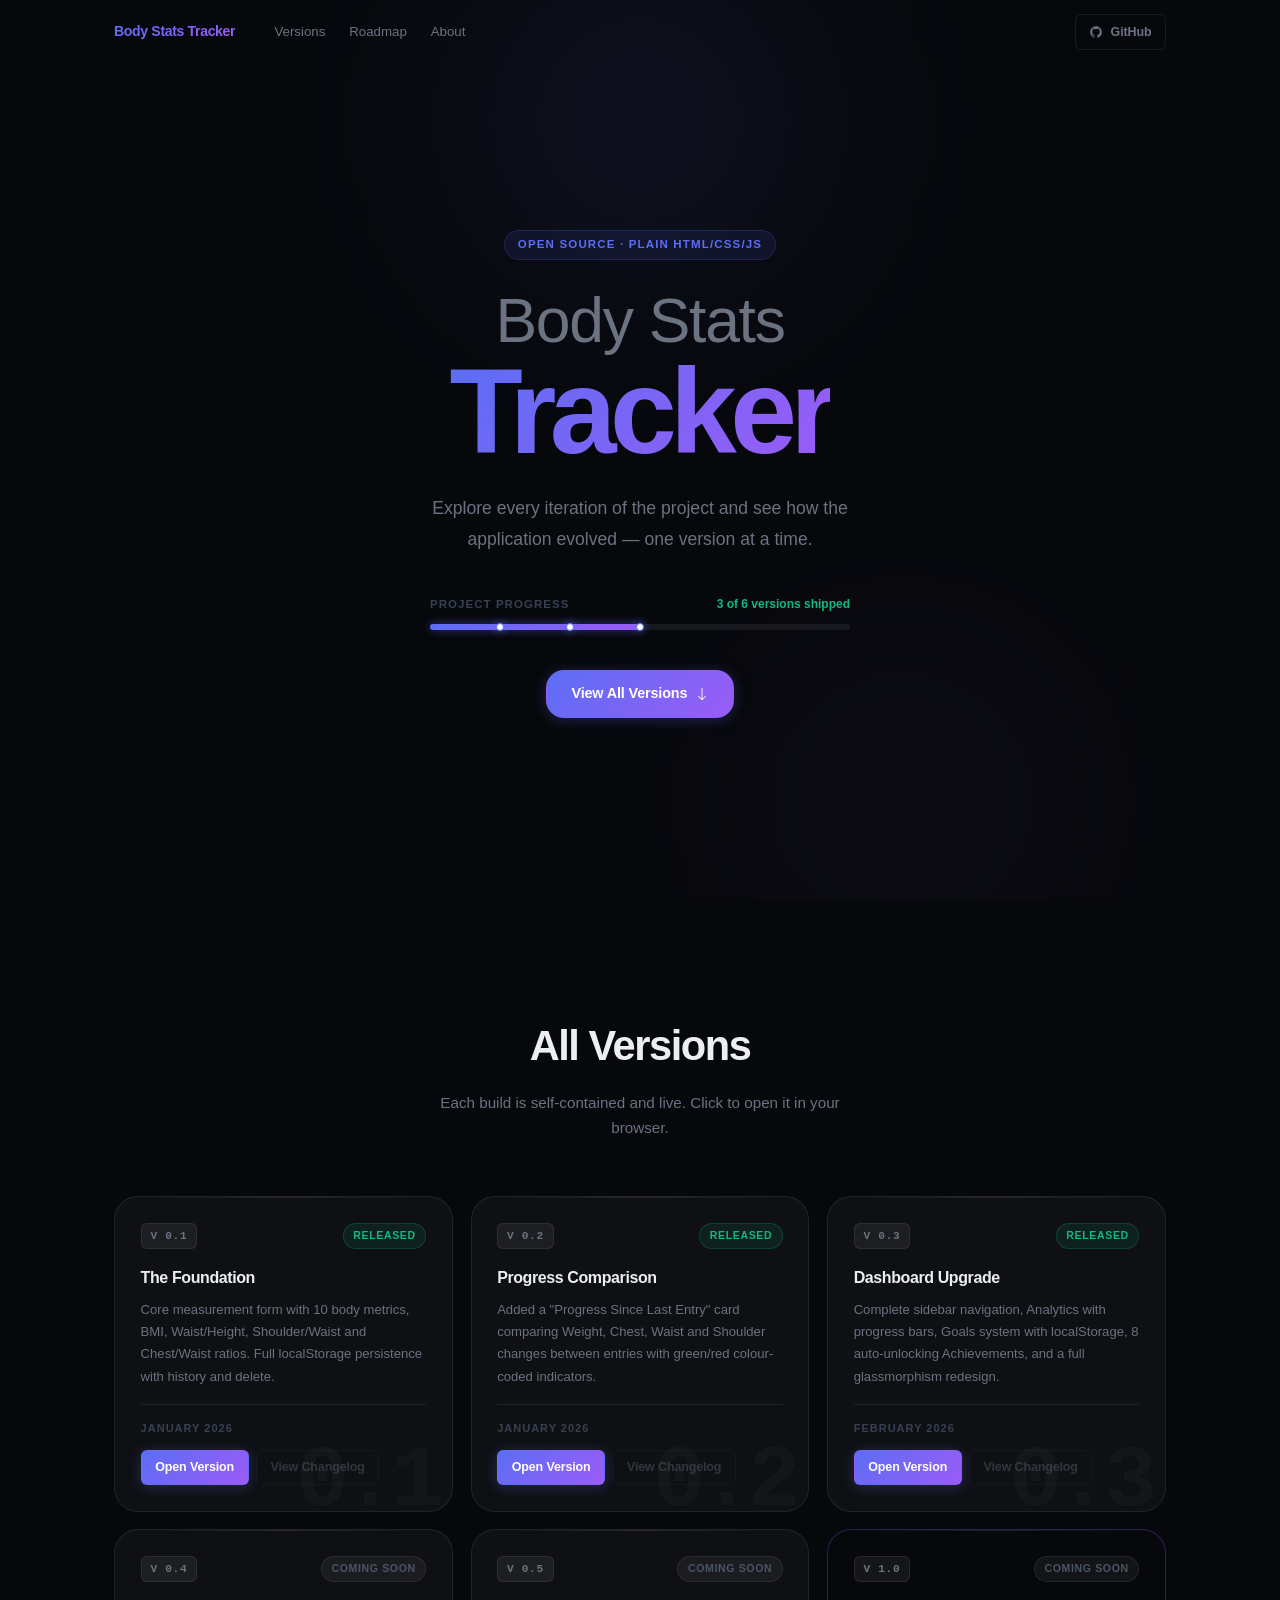
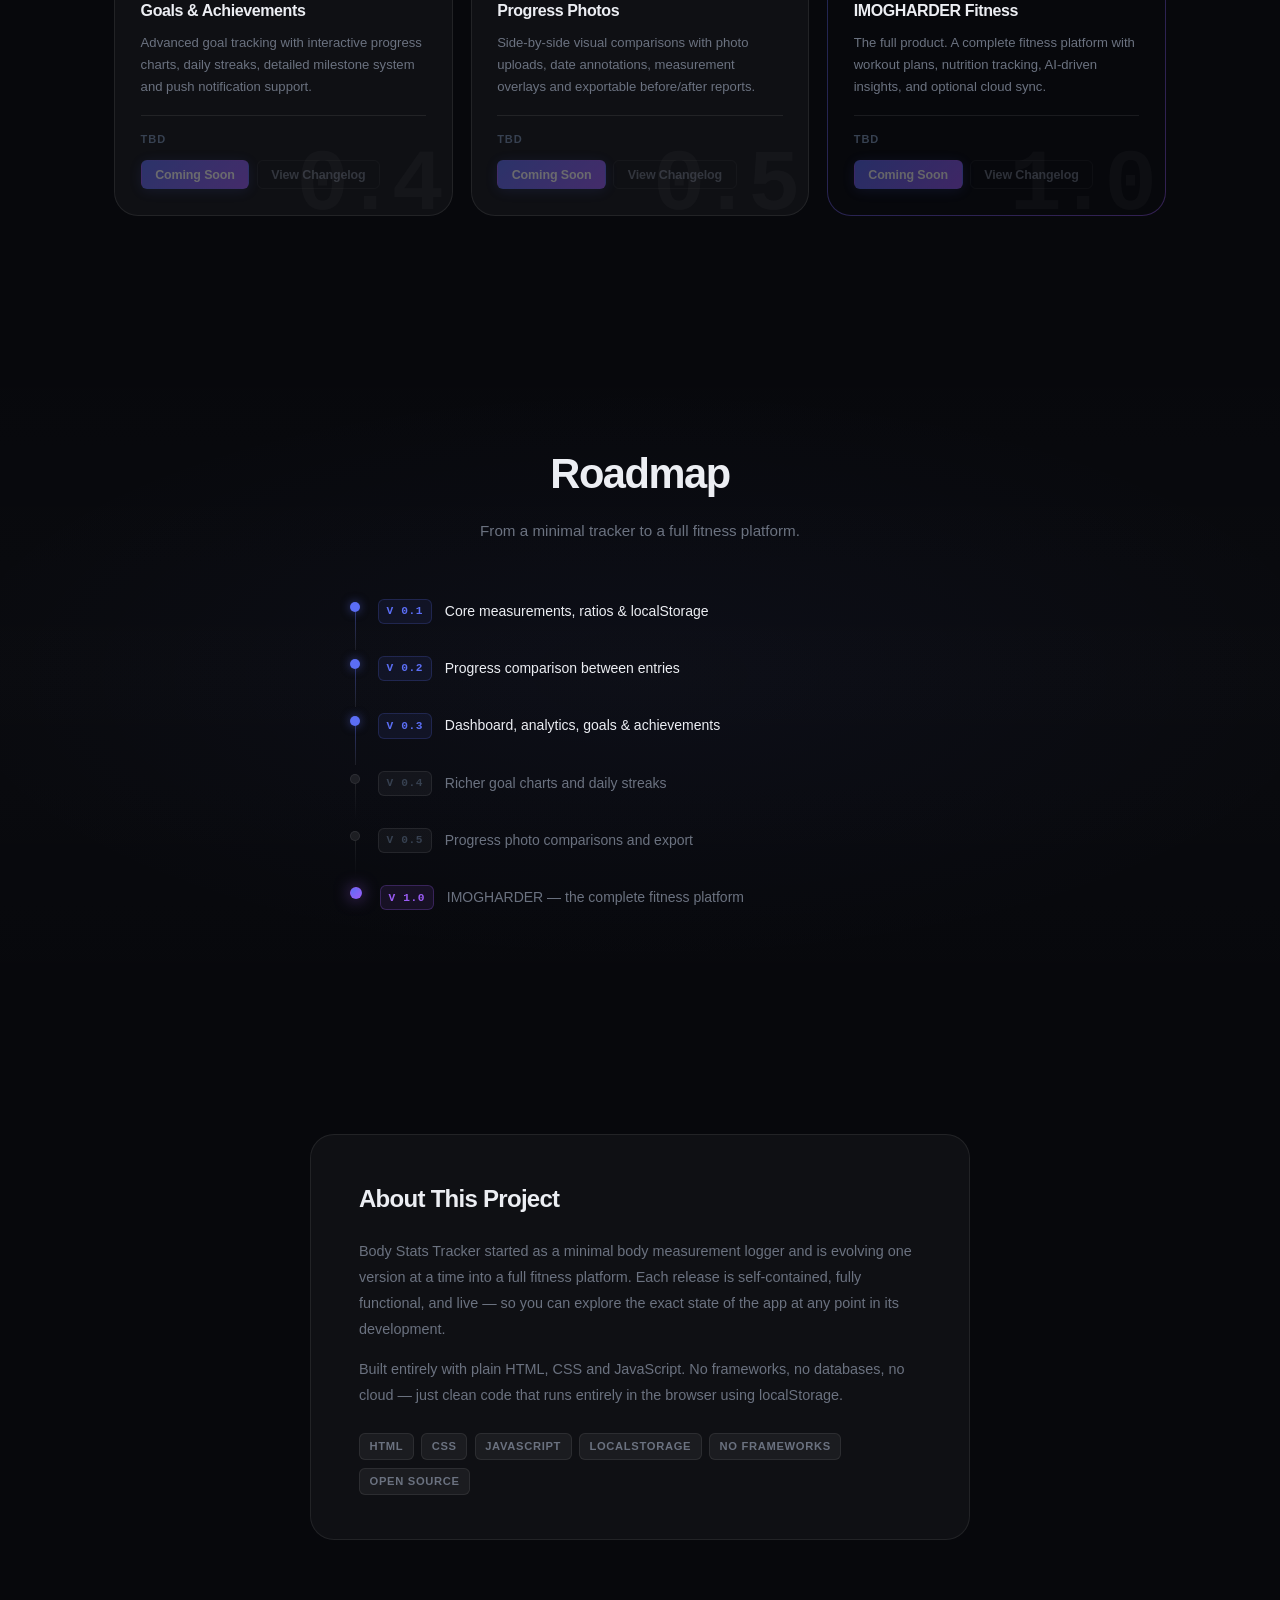
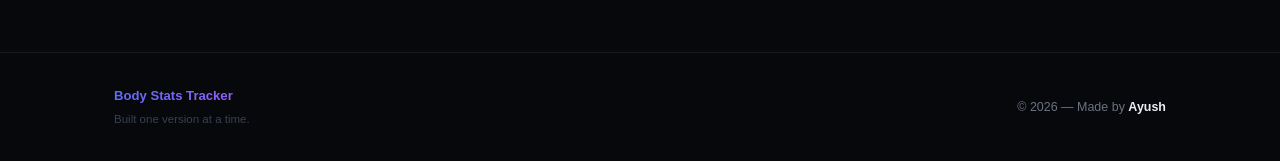
==== commit 0dc435e2: "Update dates from 2025 to 2026" ====
--- a/index.html
+++ b/index.html
@@ -170,7 +170,7 @@
               </p>
             </div>
             <div class="card-footer">
-              <time class="card-date" datetime="2025-01">January 2025</time>
+              <time class="card-date" datetime="2026-01">January 2026</time>
               <div class="card-actions">
                 <a href="version1/" class="btn btn-primary btn-sm btn-open">Open Version</a>
                 <button class="btn btn-ghost btn-sm" disabled aria-disabled="true">View Changelog</button>
@@ -193,7 +193,7 @@
               </p>
             </div>
             <div class="card-footer">
-              <time class="card-date" datetime="2025-01">January 2025</time>
+              <time class="card-date" datetime="2026-01">January 2026</time>
               <div class="card-actions">
                 <a href="version2/" class="btn btn-primary btn-sm btn-open">Open Version</a>
                 <button class="btn btn-ghost btn-sm" disabled aria-disabled="true">View Changelog</button>
@@ -216,7 +216,7 @@
               </p>
             </div>
             <div class="card-footer">
-              <time class="card-date" datetime="2025-02">February 2025</time>
+              <time class="card-date" datetime="2026-02">February 2026</time>
               <div class="card-actions">
                 <a href="version3/" class="btn btn-primary btn-sm btn-open">Open Version</a>
                 <button class="btn btn-ghost btn-sm" disabled aria-disabled="true">View Changelog</button>
@@ -430,7 +430,7 @@
       </div>
       <div class="footer-right">
         <p class="footer-copy">
-          &copy; 2025 &mdash; Made by <strong>Ayush</strong>
+          &copy; 2026 &mdash; Made by <strong>Ayush</strong>
         </p>
       </div>
     </div>
